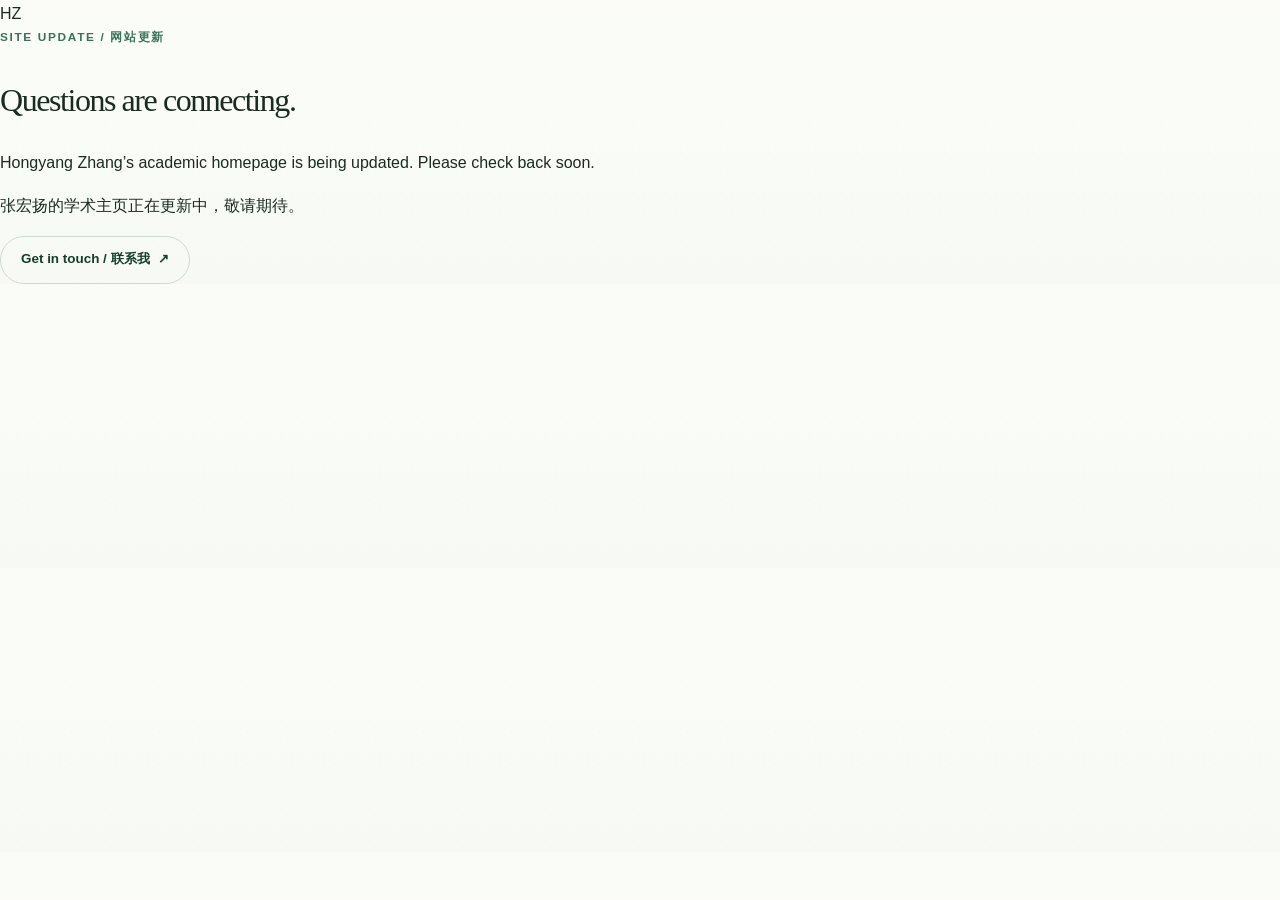
==== maintenance.html @ beb03aa2 "Complete homepage deployment with visibility switch" ====
<!doctype html>
<html lang="en">
  <head>
    <meta charset="UTF-8" />
    <meta name="viewport" content="width=device-width, initial-scale=1.0" />
    <meta name="robots" content="noindex, nofollow" />
    <meta name="theme-color" content="#eef6ef" />
    <title>Hongyang Zhang | Site update</title>
    <link rel="icon" href="assets/favicon.svg" type="image/svg+xml" />
    <link rel="stylesheet" href="styles.css" />
  </head>
  <body class="maintenance-page">
    <main class="maintenance-card">
      <div class="maintenance-mark" aria-hidden="true">HZ</div>
      <p class="section-index">Site update / 网站更新</p>
      <h1>Questions are connecting.</h1>
      <p class="maintenance-en">
        Hongyang Zhang’s academic homepage is being updated. Please check back soon.
      </p>
      <p class="maintenance-zh">张宏扬的学术主页正在更新中，敬请期待。</p>
      <a class="button button-quiet" href="mailto:zhy11262021@163.com">
        Get in touch / 联系我 <span aria-hidden="true">↗</span>
      </a>
    </main>
  </body>
</html>
---- styles.css ----
:root {
  --paper: #fafcf7;
  --paper-soft: #f1f5ed;
  --mint: #dcecdf;
  --mint-strong: #c3dfc9;
  --forest: #143f2d;
  --leaf: #397357;
  --leaf-hover: #285c43;
  --ink: #1b2b23;
  --muted: #627168;
  --line: #ccdbcf;
  --white: #ffffff;
  --shadow: 0 24px 70px rgba(33, 81, 55, 0.11);
  --container: min(1080px, calc(100% - 64px));
  --serif: "Iowan Old Style", "Palatino Linotype", "Book Antiqua", Palatino, Georgia, serif;
  --sans: Inter, ui-sans-serif, -apple-system, BlinkMacSystemFont, "Segoe UI", sans-serif;
}

html[lang="zh-CN"] {
  --serif: "Noto Serif SC", "Songti SC", STSong, SimSun, Georgia, serif;
  --sans: "Noto Sans SC", "Microsoft YaHei", "PingFang SC", sans-serif;
}

* {
  box-sizing: border-box;
}

html {
  scroll-behavior: smooth;
  scroll-padding-top: 88px;
}

body {
  margin: 0;
  overflow-x: clip;
  color: var(--ink);
  background: linear-gradient(180deg, #fbfcf8 0%, var(--paper) 38%, #f7faf4 100%);
  font-family: var(--sans);
  font-size: 16px;
  line-height: 1.7;
  text-rendering: optimizeLegibility;
  -webkit-font-smoothing: antialiased;
}

body::before {
  position: fixed;
  inset: 0;
  z-index: -1;
  background-image: radial-gradient(rgba(20, 63, 45, 0.035) 0.7px, transparent 0.7px);
  background-size: 11px 11px;
  pointer-events: none;
  content: "";
}

a {
  color: inherit;
}

button,
a {
  -webkit-tap-highlight-color: transparent;
}

h1,
h2,
h3,
p {
  margin-top: 0;
}

h1,
h2,
h3 {
  text-wrap: balance;
}

h1,
h2 {
  font-family: var(--serif);
  font-weight: 500;
  letter-spacing: -0.045em;
}

h2 {
  margin-bottom: 0;
  color: var(--forest);
  font-size: clamp(2.45rem, 4vw, 4.3rem);
  line-height: 1.04;
}

h3 {
  color: var(--forest);
  font-family: var(--serif);
  font-size: 1.42rem;
  font-weight: 600;
  line-height: 1.25;
}

::selection {
  color: var(--forest);
  background: var(--mint-strong);
}

.container {
  width: var(--container);
  margin-inline: auto;
}

.section-shell {
  padding: 118px 0;
}

.tinted {
  background: var(--paper-soft);
  border-block: 1px solid rgba(57, 115, 87, 0.12);
}

.sr-only {
  position: absolute;
  width: 1px;
  height: 1px;
  padding: 0;
  margin: -1px;
  overflow: hidden;
  clip: rect(0, 0, 0, 0);
  white-space: nowrap;
  border: 0;
}

.skip-link {
  position: fixed;
  top: 12px;
  left: 12px;
  z-index: 200;
  padding: 10px 16px;
  color: var(--white);
  background: var(--forest);
  border-radius: 100px;
  transform: translateY(-160%);
  transition: transform 180ms ease;
}

.skip-link:focus {
  transform: translateY(0);
}

.site-header {
  position: sticky;
  top: 0;
  z-index: 100;
  background: rgba(251, 253, 249, 0.87);
  border-bottom: 1px solid transparent;
  backdrop-filter: blur(16px);
  transition: border-color 180ms ease, box-shadow 180ms ease;
}

.site-header.is-scrolled {
  border-color: rgba(57, 115, 87, 0.13);
  box-shadow: 0 6px 30px rgba(20, 63, 45, 0.04);
}

.header-inner {
  display: flex;
  width: min(1320px, calc(100% - 64px));
  align-items: center;
  justify-content: space-between;
  min-height: 84px;
}

.wordmark {
  display: inline-flex;
  gap: 12px;
  align-items: center;
  color: var(--forest);
  font-family: var(--sans);
  font-size: 0.82rem;
  font-weight: 760;
  letter-spacing: 0.11em;
  text-transform: uppercase;
  text-decoration: none;
}

.wordmark-mark {
  display: grid;
  width: 36px;
  height: 36px;
  place-items: center;
  color: var(--white);
  background: var(--forest);
  border-radius: 50%;
  font-family: var(--sans);
  font-size: 0.7rem;
  font-weight: 700;
  letter-spacing: 0.06em;
}

.site-nav {
  display: flex;
  gap: clamp(18px, 2vw, 31px);
  align-items: center;
}

.site-nav a {
  color: #3e5147;
  font-size: 0.72rem;
  font-weight: 720;
  letter-spacing: 0.09em;
  text-transform: uppercase;
  text-decoration: none;
  transition: color 160ms ease;
}

.site-nav a:hover,
.site-nav a:focus-visible {
  color: var(--leaf);
}

.site-nav .nav-cv {
  padding: 8px 0 5px;
  color: var(--forest);
  background: transparent;
  border-bottom: 1px solid var(--leaf);
  border-radius: 0;
}

.lang-switch {
  display: inline-flex;
  gap: 7px;
  align-items: center;
  padding: 6px 10px;
  color: #8a978f;
  background: rgba(220, 236, 223, 0.58);
  border: 1px solid rgba(57, 115, 87, 0.1);
  border-radius: 100px;
}

.lang-switch button {
  padding: 0;
  color: #718077;
  background: transparent;
  border: 0;
  font-family: var(--sans);
  font-size: 0.68rem;
  font-weight: 750;
  cursor: pointer;
}

.lang-switch button:hover,
.lang-switch button:focus-visible,
.lang-switch button.is-active {
  color: var(--forest);
}

.nav-toggle {
  display: none;
}

.hero {
  position: relative;
  min-height: 0;
  padding: clamp(38px, 5vh, 56px) 0 84px;
  overflow: hidden;
}

.hero::after {
  position: absolute;
  top: -180px;
  right: -140px;
  z-index: -1;
  width: 530px;
  height: 530px;
  background: radial-gradient(circle, rgba(195, 223, 201, 0.65), rgba(220, 236, 223, 0));
  border-radius: 50%;
  content: "";
}

.hero-grid {
  display: grid;
  grid-template-columns: minmax(0, 1fr);
  grid-template-areas:
    "portrait"
    "copy";
  gap: 25px;
  align-items: center;
  justify-items: center;
}

.hero-copy,
.hero-portrait {
  min-width: 0;
}

.hero-copy {
  grid-area: copy;
  width: 100%;
  max-width: 860px;
  text-align: center;
}

.eyebrow,
.section-index,
.micro-label,
.project-kicker {
  color: var(--leaf);
  font-size: 0.74rem;
  font-weight: 750;
  letter-spacing: 0.14em;
  text-transform: uppercase;
}

.eyebrow {
  margin-bottom: 13px;
}

.hero h1 {
  margin-bottom: 10px;
  color: var(--forest);
  font-size: clamp(3.35rem, 5vw, 4.7rem);
  line-height: 1;
}

html[lang="zh-CN"] .hero h1 {
  max-width: none;
  font-size: clamp(3.45rem, 5vw, 4.8rem);
  letter-spacing: -0.06em;
  line-height: 1.05;
}

.hero-statement {
  max-width: 650px;
  margin: 0 auto 15px;
  color: var(--leaf);
  font-family: var(--serif);
  font-size: clamp(1.48rem, 2.2vw, 2rem);
  line-height: 1.2;
}

.hero-lede {
  max-width: 730px;
  margin: 0 auto 25px;
  color: #43564b;
  font-family: var(--serif);
  font-size: clamp(1rem, 1.45vw, 1.18rem);
  line-height: 1.62;
}

.hero-education {
  display: grid;
  grid-template-columns: repeat(2, minmax(0, 1fr));
  max-width: 790px;
  padding: 17px 0;
  margin: 0 auto 22px;
  border-block: 1px solid var(--line);
}

.hero-education-item {
  display: flex;
  min-width: 0;
  flex-direction: column;
  align-items: center;
  text-align: center;
}

.hero-education-item + .hero-education-item {
  padding-left: 24px;
  margin-left: 24px;
  border-left: 1px solid var(--line);
}

.education-years {
  margin-bottom: 4px;
  color: var(--leaf);
  font-family: var(--serif);
  font-size: 0.82rem;
}

.education-degree {
  color: var(--forest);
  font-size: 1.08rem;
  font-weight: 720;
  line-height: 1.35;
}

.education-school {
  margin-top: 3px;
  color: var(--muted);
  font-size: 0.84rem;
  line-height: 1.45;
}

.hero-actions {
  display: flex;
  flex-wrap: wrap;
  gap: 12px;
  justify-content: center;
}

.button {
  display: inline-flex;
  align-items: center;
  min-height: 48px;
  padding: 11px 20px;
  border: 1px solid transparent;
  border-radius: 100px;
  font-size: 0.84rem;
  font-weight: 700;
  text-decoration: none;
  transition: transform 160ms ease, background 160ms ease, border-color 160ms ease;
}

.button:hover {
  transform: translateY(-2px);
}

.button-primary {
  color: var(--white);
  background: var(--leaf);
}

.button-primary:hover {
  background: var(--leaf-hover);
}

.button-quiet {
  gap: 8px;
  color: var(--forest);
  border-color: var(--line);
}

.button-quiet:hover {
  background: var(--paper-soft);
  border-color: var(--mint-strong);
}

.hero-portrait {
  position: relative;
  grid-area: portrait;
  width: 100%;
  max-width: 148px;
  margin: 0;
  justify-self: center;
}

.hero-portrait::before {
  position: absolute;
  top: -13px;
  right: -14px;
  z-index: -1;
  width: 86%;
  height: 78%;
  border: 1px solid rgba(57, 115, 87, 0.22);
  border-radius: 22px;
  content: "";
}

.portrait-frame {
  position: relative;
  padding: 6px;
  overflow: hidden;
  background: rgba(255, 255, 255, 0.8);
  border: 1px solid rgba(57, 115, 87, 0.14);
  border-radius: 22px;
  box-shadow: 0 18px 52px rgba(33, 81, 55, 0.12);
}

.portrait-frame::after {
  position: absolute;
  inset: 6px;
  background: linear-gradient(180deg, rgba(220, 236, 223, 0.04), rgba(20, 63, 45, 0.1));
  border-radius: 16px;
  content: "";
  pointer-events: none;
}

.profile-photo {
  display: block;
  width: 100%;
  height: auto;
  aspect-ratio: 226 / 340;
  object-fit: contain;
  border-radius: 16px;
}

.portrait-initials {
  position: relative;
  z-index: 2;
  color: var(--forest);
  font-family: var(--serif);
  font-size: 6.7rem;
  letter-spacing: -0.09em;
}

.portrait-ring {
  position: absolute;
  border: 1px solid rgba(20, 63, 45, 0.16);
  border-radius: 50%;
}

.ring-one {
  width: 240px;
  height: 240px;
}

.ring-two {
  width: 320px;
  height: 320px;
}

.hero-card-copy {
  padding: 28px 32px 31px;
}

.micro-label {
  margin-bottom: 15px;
}

.focus-list {
  display: flex;
  flex-wrap: wrap;
  gap: 8px;
  padding: 0;
  margin: 0;
  list-style: none;
}

.focus-list li {
  padding: 5px 10px;
  color: #475a4f;
  background: var(--paper-soft);
  border: 1px solid #dfe9e0;
  border-radius: 100px;
  font-size: 0.75rem;
}

.hero-commons {
  margin-top: 58px;
  padding: 24px;
  background: rgba(255, 255, 255, 0.58);
  border: 1px solid rgba(57, 115, 87, 0.15);
  border-radius: 24px;
  box-shadow: 0 18px 60px rgba(33, 81, 55, 0.055);
}

.hero-commons-topline {
  display: flex;
  justify-content: space-between;
  gap: 24px;
  align-items: center;
  margin-bottom: 12px;
}

.hero-commons-topline p {
  margin: 0;
}

.hero-commons-topline > p:last-child {
  color: var(--muted);
  font-size: 0.7rem;
}

.hero-lenses {
  display: grid;
  grid-template-columns: repeat(4, minmax(0, 1fr));
  overflow: hidden;
  border: 1px solid var(--line);
  border-radius: 14px;
}

.hero-lens {
  position: relative;
  display: flex;
  min-width: 0;
  min-height: 68px;
  gap: 10px;
  align-items: center;
  padding: 13px 17px;
  color: var(--muted);
  background: transparent;
  border: 0;
  border-left: 1px solid var(--line);
  text-align: left;
  cursor: pointer;
  transition: color 160ms ease, background 160ms ease;
}

.hero-lens:first-child {
  border-left: 0;
}

.hero-lens:hover,
.hero-lens:focus-visible {
  color: var(--forest);
  background: rgba(220, 236, 223, 0.32);
}

.hero-lens.is-active {
  color: var(--forest);
  background: rgba(220, 236, 223, 0.58);
}

.hero-lens.is-active::after {
  position: absolute;
  right: 0;
  bottom: -1px;
  left: 0;
  height: 2px;
  background: var(--leaf);
  content: "";
}

.hero-lens > span {
  color: var(--leaf);
  font-family: var(--serif);
  font-size: 0.72rem;
}

.hero-lens strong {
  font-family: var(--serif);
  font-size: 0.93rem;
  font-weight: 600;
  line-height: 1.15;
}

.hero-commons-content {
  display: grid;
  grid-template-columns: minmax(0, 1.18fr) minmax(310px, 0.82fr);
  gap: clamp(38px, 6vw, 84px);
  align-items: start;
  padding: 25px 5px 2px;
}

.hero-question .commons-panel-label {
  margin-bottom: 8px;
}

.hero-question h2 {
  max-width: 710px;
  margin: 0;
  color: var(--forest);
  font-size: clamp(1.7rem, 2.45vw, 2.35rem);
  line-height: 1.13;
}

.hero-question-detail > p {
  margin-bottom: 12px;
  color: var(--muted);
  font-size: 0.8rem;
  line-height: 1.6;
}

.hero-question-detail .commons-tags {
  margin: 0 0 14px;
}

.hero-question-detail .commons-actions {
  gap: 8px;
}

.hero-question-detail .button {
  min-height: 40px;
  padding: 8px 14px;
  font-size: 0.72rem;
}

.news-strip {
  padding: 74px 0 78px;
  background: rgba(241, 245, 237, 0.72);
  border-block: 1px solid rgba(57, 115, 87, 0.12);
}

.news-inner {
  max-width: 980px;
}

.news-heading {
  display: flex;
  gap: 40px;
  align-items: end;
  justify-content: space-between;
  margin-bottom: 34px;
}

.news-heading .section-index {
  margin-bottom: 10px;
}

.news-heading h2 {
  font-size: clamp(2.2rem, 3.4vw, 3.5rem);
}

.news-heading > a {
  display: inline-flex;
  gap: 8px;
  align-items: center;
  padding-bottom: 4px;
  color: var(--forest);
  border-bottom: 1px solid var(--leaf);
  font-size: 0.71rem;
  font-weight: 720;
  letter-spacing: 0.08em;
  text-decoration: none;
  text-transform: uppercase;
}

.news-list {
  border-top: 1px solid var(--line);
}

.news-item {
  display: grid;
  grid-template-columns: 108px minmax(0, 1fr);
  gap: 30px;
  align-items: baseline;
  padding: 19px 0;
  border-bottom: 1px solid var(--line);
}

.news-item time {
  color: var(--leaf);
  font-family: var(--serif);
  font-size: 0.87rem;
}

.news-item p {
  margin: 0;
  color: #405249;
  font-family: var(--serif);
  font-size: 1.05rem;
  line-height: 1.55;
}

.two-column {
  display: grid;
  grid-template-columns: minmax(250px, 0.78fr) minmax(0, 1.22fr);
  gap: clamp(60px, 9vw, 138px);
  max-width: 980px;
}

.section-index {
  margin-bottom: 26px;
}

.prose {
  max-width: 720px;
  color: var(--muted);
  font-size: 1.04rem;
}

.lead-paragraph {
  color: var(--ink);
  font-family: var(--serif);
  font-size: clamp(1.35rem, 2.3vw, 1.9rem);
  line-height: 1.52;
}

.inline-meta {
  display: flex;
  flex-wrap: wrap;
  gap: 9px;
  margin-top: 32px;
}

.inline-meta span {
  padding: 7px 13px;
  color: var(--forest);
  background: var(--mint);
  border-radius: 100px;
  font-size: 0.76rem;
  font-weight: 650;
}

.heading-row {
  display: flex;
  justify-content: space-between;
  gap: 32px;
  align-items: end;
  margin-bottom: 62px;
}

.heading-note,
.section-aside {
  color: var(--muted);
  font-size: 0.82rem;
}

.heading-note {
  margin-bottom: 8px;
}

.commons {
  position: relative;
  overflow: hidden;
  background: linear-gradient(145deg, #e5f1e7 0%, #f4f9f3 62%, #edf5ee 100%);
  border-block: 1px solid rgba(57, 115, 87, 0.12);
}

.commons::before {
  position: absolute;
  top: -260px;
  left: -180px;
  width: 560px;
  height: 560px;
  background: radial-gradient(circle, rgba(136, 187, 150, 0.2), transparent 67%);
  border-radius: 50%;
  content: "";
  pointer-events: none;
}

.commons-grid {
  display: grid;
  grid-template-columns: minmax(0, 1.08fr) minmax(360px, 0.92fr);
  gap: clamp(42px, 6vw, 82px);
  align-items: stretch;
}

.commons-map {
  position: relative;
  min-height: 520px;
  overflow: hidden;
  background: rgba(255, 255, 255, 0.47);
  border: 1px solid rgba(57, 115, 87, 0.14);
  border-radius: 34px;
  box-shadow: inset 0 1px 0 rgba(255, 255, 255, 0.8);
}

.commons-map::after {
  position: absolute;
  inset: 16px;
  border: 1px solid rgba(57, 115, 87, 0.08);
  border-radius: 24px;
  content: "";
  pointer-events: none;
}

.commons-lines {
  position: absolute;
  inset: 0;
  width: 100%;
  height: 100%;
}

.commons-lines path,
.commons-lines circle {
  fill: none;
  stroke: rgba(57, 115, 87, 0.25);
  stroke-width: 1.15;
  vector-effect: non-scaliv�޴����k�w��Z��)"u��]p�vD55�2��-��?eV�zԳkM�p�pc��HqY:[_T]�,���D�	��oJ��T����Չ�u�و����~=��m9o���s�x�%����E,�����6N!"W@�Ř)�J5|�5�Gj(�����̠L0(ˀ�؜0�*1��Cr�U�fZF�!�<��fR�nE�o$��]�Ab���nB�9��j�'�c����vV��P��v�e�+�BV����ij}l䚷7�E%.���P���yYb䤸�:Y_]*�Kg���{�+�����Z�X�-/GI���Yjr��_�WW��Y�����^�[\_]�Y��	�Pr$���Fx�t~�52� HK;�OrIf�-����c��)V��r>3#ʲ�������������52J�Fuiu���Ƃ��̡E�?/�����j]/�E'�7��Y�e��=�y����Q��V�G7G&VЦV�F�&��3�&���S�R�#��CヒЦV�F�&���&�����6��FV�G2�""���VF�&��3"�&V�BC�"�&W6�W&6W2Cr"�G�R�vR��V�F�&��"�&�����f��FW"�f�FTFV6�FR��V�wF�#Ss���7G&VЧ��U���Cq�ҲkH:}W�
08=~�.:~h����]N��7B�;Νe�:����rD���2rt��nl>�$�����_�x�9z��CM=��<~�Bc����F3���9�6��	���ċ�[�[�B��)�9sr71��~\��� ���P���2���L�����2#�T���Zn��9�0���G�2��ԔI��ǚM�vj��_��[�Ʊ�����>;?�q��G	�mss�:}�m��l�>���U���+���3�Wt��ii���X��AZ�1�1[#�����?�Պ�D�3U	^uމ�*2̜�Z^ jt�B����)3�;�ȥ�D�z�%x�GNx\��~�t�34�1����,�O��B���TO6��DE��D�a>�����tv�9M��Z����[�>�-M��
�mF�n�rQK��R��ѕ )�3n���*������7�3̮�@��%	�[]ЏvN_rY��� �1���m�5V�5kd9�O����������z�)09��Y�$6]��$f�)�ٟ���~V���r�X�(Y���Z!4�}=N�Bo���5��������.S=b��`�G��a�H��)�fF�R��efi"ӓk%*�
�k <�J�!��c���R�g�9��g���fS��:ӫ,(��Uΰ���h䀩ǐT�Z6�@�����^r"zSancnf�w��
�F��G��םޢ��vv��w�]ÿ(̲����!��Gs`����ڠg]�k3j�$�M��T{i�5�p�}W
yZ�Ȁg� �B�gP�e�7� ��Sώx�	�}*�{/��1�� �60�t}��`:ߜ����,�+�}�΍a�zxoʡ� ��Qs�վ�����Ű{�Q1����qu/1��3pz��R�$��-B���b����n�zi�Cd�\B÷�9�Q�+v4� � ��q����:�y�O�c� ����4!0('^�Sxsm��
���"�HM t�hm�5P�$��],>i���=��đ� �j�7��ᒵ�������D���!����$��9	N�=r[ɖ��}��9ǻ����1�z$���4 l�`�{+I�2����A'D�NE��_�
���9�u`����L��n܂.�7�����V:�;�&�ƖQ��h� �u��kj!pj}gK�fT���R�����B56biS7X�$^�z+9�sЬ��BhQ�^��X�Fg�4a��G,<�V�S�)^��"1^ S�A�c�Yxi57�� �oI�7��ȰLe�P���2đP���Ñ�������X�r ׽�2�f�ޡ�+�΄!��C������4!c &��m� qD�b��_��D(C��"�aw��Ϩ����
ug��8�7�'	8�w�q��9��QD���fZ�W沣�����cP͗U:ZYl�<)C2�����M���{�%�1j��^��2��y�e�D�ڝ�'���$R���]��%�4J�a��?{�قEK<�7}m����`�B�,����[�y��
��ŵ*�t-��0��Bv`|�|�L��L}�k���AW)��%LW�HEŊeH5ؕi㓯vو�xY $�e�R��@�x�Z#��e�̈́X��!>�8 �G��Cg��t�Ҏ�k���|1���{��y;�_#��REW`������[5��C�'�?>��|�?��i���D�&��"B�L3�R��@�s�d�lK�����LL����0��&0���!DKvR�Ƶ� !�ҁ�)�1F
�]���_c�l��?��:���ܣjkڷ�dm.��ː�A�]�ZQT͙vM��ȣ�o����tPr5B����P�|[,�}��Sԉ+]���#���g�����3�;<nG
q�Bg�$�hm(�D}/P��xm1���?�*�J��������+9���{��I��0�ןb�	�w�x����Nm
˷I��[�K�u�xpm�r��ܯzJ'8��[�'�L��I�b��l��?�����}A:�k�����(�q��J�=ֿ�h�6���
�4���!�?eM��S�b��y���}	o�����"���g��]�E�y.l�i��x�x����nV%Os��ܫT���,T�#���i0P`�
�l/� z^��(�<����$���Ϝ�o�B�;�I�[�zn��:/
�K�	8j�ʂ
�[�p���	=��3wCh�SD A��c틸Y��6�?`�^=�:)s��;����˸5�~�
�TO�u�_#s�h�B�s����"��A�ޒ�2ޕi��ʊ>M��ē�l������C��#���9�=b�zD?�| ��}��WN�K��,׽����Ge[T��{�{��>�ߕJ�9��Kc�ڌ(#F�1M!�X�a ��_T�fZF9n�'�3����oC�4L�Hx{^;�ْj	�pE�;����ۡ�[g��kTMp{�����t���A|���,��6���'�%��'��u�Ǽ.%���q�!Hk��I�9gs����\;��V�G7G&VЦV�F�&��2�&�����f��FW"�f�FTFV6�FR��V�wF�3#B��7G&VЧ���%ָ3@n��R�o
7�B&r���gf�;6`�/��~r�ք���#��{��v���]:����Gd���q7R�{��۴��k��J���^z����m;Il���[�ùY���������Gw{���4����KXO�Z���bai���<��v�*ۨ�R�ۊ{��Աڕ�i/"�bo��eԓ)[�S�4�I����T���Ziѿ�1�����q��[&��#)i�)`�HYj���J�*QD��)�-�u��Wi vU���� .D\���V���Ч9�l7�����1Y���5�m9.���?��yvJ��V�G7G&VЦV�F�&��B�&�����f��FW"�f�FTFV6�FR��V�wF�"��7G&VЧ�ʿ��s�{p��V�G7G&VЦV�F�&��R�&�����f��FW"�f�FTFV6�FR��V�wF�s32��V�wF��S���7G&VЧ��װ��DYo�����>���I��룷~r pA$�rHF� H�@N G (*:
�7 ����y�T#�����L@����WcH>:#�9�����}�����z�z��[׮�Z���2 
<���W�Xn�_rTT��޷�Zq%��A�W�^|�YR���$�H
'�_�aVt���$�A�s:����巌2�i�����~�B��\���o}ꏹ�������ˏx4{�5e�׆:w�	Py3�nSXڵ���i`��wGkwk��qz
@̷�[|�����+�;� �����:�(�&����Q��p�e�K�(a��.y�	D�)R�E�x�{-C�t�[�v� �EC��e���D��E�e>�0��s��Flw&�;���e����@�ă�  �W��vB�\7 �&*Ȥl ��&�dp�X�ԮֈU�D�����"����1��Q��c��d[U���j�l�''WcC��S����l�/�����<B�.On�n���O8'��}�]��L�����f���S�+жZ�Q�l� �!D�2���(~���w	a"�C7���L��]f�uL1ɀy�d�$�UҢ�_`����~GMH7��'W=�C�s���+�tJ����oh0��*]M���W�(�2�"dV@���~����c��!&�m�� w_���|~ׁ����B �"H��'#;�=���x�6|�>@�I��D�W�_�/$A����,wT/�be�`J���W�/�Y�$��3E�,'E!���G�_�Bך�"��6ň%&��Ȧ��+~���X���R0�i+R�W�(��2���Km7� �����Fxp�I"/�9�N���������7īD�D �}�3�� o�;�LH�,�CS��{�>B+�9��)��w�H��^dEdq��H�+=pE��&p��6*�;��6���Pm���3��#[�mI k(�I�$V�#�j���>@?#�1Z�"j�+I��n�0~���8
�[�I�O�@<#�!�T��o<]�(;�ʀZJ��Ƌ������
�;����-�"�S��mTX�L�!/%c���-��?������S'��1v�:�p-t��Wj�K�z>D��՘� >��7��I1|�!#����Y�9JK��N"���~�m:v������+e@�8Pi��n������tR�h�<H^"op�'�w��$������eȢ��B��8Wm�:�ȟ�ii��_*�D��-�#���JT�O-V��C��\� �1���bD��z����?����~��KG\%�A�����Zy �8��D��P��=n�u��w��ɿZ� �qZ���_��]�!�ȥ[)@��H���Wt0�!�/ƥ��i���/K	��!�:���2���3����^�(.���7�P� ��&��a���
y�H������i'U��MR ����v�կ��*+�AoM=[��V�$��)�A鄅�U��@�u'�@�:����z����M��~� ��F<F%ɓ���`ACA����>V
M��7f�0����qSu�Q�����j� �8s	�B�z�g�V����4��5h�qKsǄ��ؿ�,�X��6�rdkvۉfl.��U��h��4j=|-?C�:��A���QQg��IJ�˪#�!��ǮY<0���C�K^(���2w��iww��z�MN3Z��Q�����p"�m��V��Z�k���m0h�"� �FOғ�7ۄ=Z��wb� jO~ �Q=�.���q����T�pA��;�-}o�����-|$��2�AI��Ï"KI!}����z6X �7��/O��}�$������-���e�>i&�RuB�h\�u�Uc�W,�N*,( ���������KMIH�w���I}6u�2�i5"N�7E�ժUH�"Y�ٍ�}1�&%�l��`�B*��6������O�E��r�a��RI%�fS��'T ��QY |�/�X����L���o�������RXt�5�����]n�b����z��Kf�;*��5Hu��n��;j�B=Ec�X�%��(Y���5R@���X���6��������i�C`y�!	�c`C��O&,����;{�k����n�1#CPA5�"�ܶ�4&1Ѽ1�G�+h�~�x����'l���{]��k>-jվO�V6���mV��jd�����}��Œ�6�H뭣�8yM�͊�/6��C4�0�%�9�e�_X`cH�6��f�S��=>
�kr�ߌ.Z��5W)�[b� ���S���#m��D1ĝ�U�~��m��k6K8D�K���"�|����uL$�����o�A�V��HSYPպR����qZ�$�� pHk�����9J�#|bz:�oR7����vSuZ$�j����;��`S�Q�5A��=�mdܔ?_����d=H_o�[ �����P^�+HQ�ڔ��ƣh�H�f��q�l����4k�l����RT���{�Ue�37�����R���^4��-��ce}`��z��^�L�i��b�n%|�ۦU
Tj�AB$����6;�?�h=����֡as3�S��ê����J� ��m�T�v�X깸���n���hj��=�����؀yJ��P�1a����`����y5�Zju)�ar|���r��Ҏ^|�[_׋J�Ʌeyx6t���IP��( �or�X2Ne\� D�R"��'V�H�` w���nΗ͞�#�+v[:^"���6�'�t�Q�Ҵ[���r�aG I�@����O<^w���t��̉*�)f�i�ĪT+%�ԕ<ح��ו� �@#�%��AFx㽉�[8|�t�=!���Ɖ�ɓ�I2)6�,L -�UG�KI��� ύ=6�������E
۟�R�r�X���u"
1�P��pa���'���N��EhL��"!~�k�ɑ����2�)�Rj\Ң�B��h�*<@m�B�����+��&��FuB����J��N*$�4�TSA�M�cU��b���y�K-����9����k��-�_쀵��˘��u��Ht�ˬF)<��;��W��p��\yK�Qjz݆�c����ZC�T3L���O���� �^V������M8�[�O�x3b�+�����\d �W9v����%�����u�9	�U	ǭ�g����G����?�C9����É�3��)��)�����iQ�W�׾J>G}��+~E�sa]-ޙ�I!���)��I�I>JO��H����rI�n�220f#��I�a��gx#y]_�57�i����onaS:*�$Gy����%�h��Ҳ�i�ю��Vu��bH��Y���	�wy��F=�ӱ��d�a9	=���l*
pL?e� H=A�'�-;���}��e��g+*�A!Y-%�Cr��%����r	�1-F��RV��s֚"s�Ew���/H�N}(�B�'�ZXt�XoIޞ�I���?M5	-��a;�9�rv'+$����A�%k2ȁm=w�'̧��ɡ�5��}m�	�NgD�7n>K͋{฿\	uߨ1=w�®��e�ňc���=;b�(5���dYְ��h�^� ��Y��t~�����ʖ������d��P�׊�ံ4�{��a!*�� �Ք>I}!�i)q�����y��m~�Ad�s(l~_N�_MDZ��ߩ-0�}92���ys3�7�ߧ�U�^�%7J��[���E{��S
��*P�o��-c����=U�������l���RA�Ktdו��IK�Wn��9(,jBI=��jS��@	�I2S�ZjM�V�Vj��C�7(�r��+���M�xȞ&����p��$#�7���4
9@x<��O�nj���!-(]�h�_�E'�Q2qazPW�D�F�Ax5���/��s0��dۓo#y%���;t]�zr;�?_�e�6����r���<���tT��p���H^c�W�ϵJ�
d�Yh��o\�Z��c��u���ݦw�ϖ��:�q?��y�s��I��
LX��aa��})�+~n�ү��rk���GXg��*no�%?���l��fT�LD�!Bf�"p�-:^L��o�I�`}�'f{i	ՙ�	���¥ju�h_Mg(8�O���7ܷ����1��*���-����-Wr����(��zJ�:3j�|�7�n�$e���&0�]R5e�g��q�2�o��a�u�bʀ��mhE?
 EM�%B��nH���
�=R_�0U܊�5`�!�`�)�4u��sڟqR�:b���_�3��Ʊ�d!���%���d�&�����_�2�|��˚��d�f�/=��G{"_t����عW=gz����|1ѵ��uj���Y�Ũ3>�|�2y�9��4�u�6��&o��d�7{� Y��]j�̡l�1�ATI}x���9.L�;��i��;_�3O]�#��!�/��q'Aa]�6���ɛ��LI�ޭ������f��?�f���.�j&7���6����=�OɫV�XKT��E�4�0�%oL��'���1o��
�ͨXʃl�� �24����{t�6��}>�svǋ~y0w��:0q�Ί0q�����&�l����>�Sy����������|���w�}��m�n�( ��M�Mhy6��a}o���_ˮ7zm�����w�Ǥw%g!��%�5�e���W���s���qp�5��F<#?N1�_�Z59o�WO�­}BR�)n�=(�x#fO<�ZGI�WE����H�9\�]]W�������z�khk�x�=��,��/]�z>���7+qÔ�#�����]�j�'2��߾OV�y�2[�O����T�6��>�,�}�}$�ﮆ�aa��j5KK���"�?�^�fy�������-�/��t. �ڋgE��{�u+�Iԛ���/�n��k�l(ߡ�waV���ύ<ǰ����w��4�\�y����@�\d�9�	rY��2g��	;T��ze)u"U �t�J�m.�8CX$5{5�9�hDjn�`w`_`\ �NN
��FSX�2�v�adKtjq��;��<������;���l�vz��j7��z�����fRaC&(�V��y#���Z7�dYT�7{c1S5�|TZl(+��Ϡ��.�ܶo����S�ۮ_��r�������k�����wg;�놅�oQ����UvuU�Č�<�8�M��e�}��e��x����HGHw!�e�
��$��*�!{���8���yS�q����_Y�E>UA��ˡ���R�5��k����x���_������đ����%�m�Q��M��J��#����x�2aAqt�	q�=�vffJ��D��Tgi�!8�h�gE<t�'�)�`�"�bl��Ȕ�V�s鏂ߋ���ˢ���=,�Q�T�N��X��d�q��Xxp��Q�)-:U�5Шys�\��$ �碷���LB�>y�q;�h�W�
�s�JǦ�q��|Ga�_y�|�'�u�wM{.������4ﭽr꼆�����Yo18o��RS:�|����0QZ���:���(B�^�.��}�΀�j��SR_RM��H��i/���mA-Ŕ�j@x�k��F�����:R9"��3|P�۪���V��Z��*96�F�A�(��}���{;�j})�e�.Ҏ�(�RVD��/��}_I�)����j�R�VaV�kZ���!�~4��7x�+/pb�X)pP��NlT��I�M�FG��w�>$I#�ٹ��?���bT�Y{�+燬�P���NA��.�Fkt�Jy�=v�^r�wyk�>���p���ʫ��h�����= �����,YZ�
�D�URb���%+�=��[ݓ[,w�ݏOw��ɇZ�:��t����=��qǤ���P�4����8�z�����3��5�Zf}�\>r�=��Wp��[G�����?�������Fj�FAZ�i�S����q���[��5Y�m%k��k����Z�
�7�,|:Ҭuވ�4A��?�N# �*K����׉�SfP����'���U*�I�݋?h�b���<?U����I��G�=���mł�0rD�,Wb����c���䷰���0��N��l�V����fCg��Q`F��!P4��.Cn��Qk������j�`l�h8W����2FȘ �f�'�ϽA�ã����TXe��o�3׹��w����r�x�k�,b4x�-T���ڙ���Э~�;��p���$)a�y&�����`�k�����b\{`����q�{� �|�"��^pU1�}�Ò�������'��L@�dD��%��[e�.YuN�)rb{�@mUr��.hT�N`V(xJ�,�7��䴳i��i`�����pbC!�~L������a٭у�6d�-YAŵG��J��k"���d/��zX�ե�:�:��@x��?a�����b��:O/�Z��46Pㆹ��KV31��L]����u+��|?�Q}��祐g�ܽ�{F{H�X����x�����֪&#a	
AdY]��H�l���h�)���ѓ�R���$$	�>��x�>L�S��cM���\��ܔy!\�?N� ��;dl�K�g��LY��׆���[s��ؔ�ujw6��RW�R�Œ�Y1ђ�q��8�u�B�t��/��Č���Z��.�[������R�f�����>���B���h=�w����x��T���z�Bd�}������iS�P`�~�C�T($n�|B擭yςR��|��%*l�������h�¸WJ���W�ƤږE���p����,�H�/�H����?&5����ن�{q���0p攘�����3(��Z��G�KLCA�Ɏ6�Դ����3S���o�S��ϫ��eҨ��w�,ƳxQo*<º�k�SC|3��]�K{'b�W>Ň8�N-{o��^<�ֈ4������*a.1"7[��SyZ`��z
-~M}-�kw��m�ǋ��T�1�����R�
d�:�"�9*�����)$�$�Y*$�<�O�����Z��B�Y���[�+�C�JJSE	�Z�K+K�J�CEE���%!��N~ji}r��d���'{�M�{��O��h@@U��^�k�ؠ�US������O�˽>����u�w'xu�eF�T��k%O�t4HQ"���XK��3���$����s�����4��;y��e��c�I|�"<G2}�R��aE�(;���G;����p�d��%���X>]��"����i����Sc[�zk�md2��Oe#cid-�-&#<�6�H���u�`o�E��5��.�Q���=��]�!������y�=�HŪ�ڥ�D���	���9Y9(�XH����IQhz�;�Z�P`@Qhv��I,�/~Pjg�蟾hI����rElp ��q=���d݌��A��Q�>	��M�aH��P����� ���cH�����/�l���ǉ�3��cG&�J�C=i�_xAn".�gi�춥<��Ҫ��fb)2;����EaV��=[�b�<L�+���g�@7�w��uP�F�{������f%&�ʰ����mv��^e��VI_o8��������G�_���Y��Vj�L)�z��>�Y-�g�ٳ�O;�?��� +!̌��[�<Am!^Nd� p�ɭ���^.����xY�g��Y��h���AvJS��OK����	�_	���H�*u22�8̐�@��`&��*@��N[)C�ۊf��j4٥��bX&y�wg��� ��}�PZIYح8��D�Z3�]nΔ��y�;�`�&T6�6=�+�}�f�-��������s��F8�Yy[���B����$�^�+�����m�P��C�-�:����+(~k5�vL���'n�ܟΪa/N�ԑ���}+�:�׈Q�̀���K�u�⏴j�?�O����_~��*���U� ���/��qez�0�8�򺨯�k��?"%��~��ܛ�/��ݐ�ɬ�_�y����'�xI�����m�.���n��:� )"������(������ױL��qR��~������h���${�{�qt�����tC�=W��h G���"8�R!� ��[�}�p`�����y�R_AN��>!��W�����A�u_���=W���1�A�}=�A�Y�/w�����5���0.H�~;��dphR���2��nLW����w�-��VKf!�d�@t� �ƴϓxⱕ�^��T��w3�^9���7��s�l1��6�|GA�63���o	��7��s�d8f�|��;!W3����Y�>��%_3��m�E�����M��|z�>���eh볌����~����w��w3���*�x�Si�)rt`-D���a�l���,�`�:�sdzuF*��a��c�+`%wӾ`�a-�t ��V-�αb~��m��Xc���w¹���g�}�6���Q�x��3�b0om lՍ�Q� '��F��s�vw�6Z<Li�p��|	RY�m���~�@^�����CCn�����s[�u��U��1-:�/G-�o���	�w����!#g8�w���r��M���޺�j�ߋO1gY��m&���u�ȭ��w�����̝��k(ԍ|M����%�;����ji5�`Tv�c�fk���X��<l��q�U�]�'��o���Q�gQ1����7;��`�|����6�u�kl�I͛F�J¼�^c����ޫ�_{A&���#�X��iVw���l�S�`v�k�O/g��Q����p�o0��uy��8�;M��{ܳ��Q�o)dͧW�j�?��nO��g�"���z֩VwzΞ����wgGwgCkgZ̙R���PVҵ_l������{[nEgj����n{J���&׶?t���:�jƾ���N-��Ö7e�7tt�x��Ƽ}0���|o1l��J`;��v�G�����swo���,�־E�Ż�j�{TU퍽����{NGWL�Ս2�wz��8��~L�ō���-{OokkwmwZ�Usv�kF!s�H��[�&8�͝�۪�w]{Hu�߉����h\���k\���Z���x֘����okR݋Kt6枾��p��X`�܍[�cuydpn��;�挹E�s{i��<'�Y�����W'v���钖<���䫐A�ӄ����k��a�ZV?ٯh�k:-��0�ō���ev��}m̧�k[gu�b0����g%|zT�N��z?�p��7[�`���&���W M4ɇ�}���2���7U���g���� Ki��W+��f���x����k�L��1�Q\����H� �dX��qx`c�+8IH,��~�������8�"zns	�L'(I�!@����������s�8��Q �Q,�T"�A�;ÏHt���s �K�}�c�Ͽ������C��5��{
��F��	��E�N{kw�m�(1ɕLi�9C�4�c�KҍU�F���QzS�y
���~���}?{}��R�=�Q͝��b��F�S���7�]���K�k��J$����~�)���w�y���h�w�>>Q���0�h�������HQ���'�l�p�Y����7��\�p�7���.ٍr	�5�'E�ᬵY��C,�p�?��ϑYՅ��QLv?B�J�Z�"S��ϳ	�)NP�v��	�J�*q)�%�K�hD/�N35Y��Ur�P�4!��1�)^�Z��.ː��8nb�9Ueh��0�3��ُ�&F;��B��|�g" _�-���u���%�;W������x@d�كm0?Щ:('��p�5�̳�/@�ns
��a=-%���W0Qӷ:
��xQ67�#�bs���]�"j��1�J���"d�ZNLTM].�a9�� ��vZJ3-'.����2�����#��c��|��XޘU9	(P��8����Yj���iو�N��ɟ�ß݉q�\�5��4*��w�[����D�+��XIW@v�0~��1�g�iLs�f'��0$>�9�G�/><4|`r҇������ߎ�s����nx$x'G�n)�X�C�w�E�Y�n-4�%���*��Q%�n_G���xr��s/ٖ_�yn���g�	��i���/�F_��_�!K _Q�[�/��?����FpoQTe$yh��^@೏G>�d��Z��s�W�ē��W�cr�'����Vk|T�|[%$g�������&%���r/`��:,n�����I�̥^Z�%N����*�֤�ڄ��V�U"ڪ��Il��	л�Yb�PdX�D��PV��2�f���&�Bg�A���Op�84C�����l*a���L���J��DQxD�#V�ζ�������r[X2L��{�����D+.���wWZ����nʀ>��'����/J��c��>m��cSI<A��f߂�uۈu�֨��}$�"ueq�I5�ew���eB�N�j����;ޢ��o�g��nz1��'���q�}wyZ����q���5�Y�~W��Y�vY�x��o
��8�?�J{�>?�ʕ~A�<�f�����0�"�$�Tof����d��޵m�9��O�I �/�mm@t����|�xj�Z��_�^�ǥj
��eb��ݱ��ީ�Y�Q֊ʡ���W��x��y}W�\ᥖu��������\�>�v>�v<Ќ�7�{uL;K��[��N� ����J�C�W�:��边 �@� ^� ���eiU9<�	[�Om�����S�r$KĤ+# ��V�_�ޘ�3��==7���S��}���Y���3�<��k�(����b�f�;I�v�zz�`4����S'
�5��dǬo��7?�w�a �������8�M�hvW`4́���)M��0�V�G7G&VЦV�F�&��b�&�����G�R��&Vb��V�wF�3R�f��FW"�f�FTFV6�FR�FV6�FU&�2���6��V��2B�&VF�7F�""���r�"��6��Rr��B���F3sc6fS&#C&3C#�cccS3���S�SCSvcvFC3V3&cFFVSV&S33����7G&VЧ��6  "lja�b`hgB�2A��f
X@� ;��V�G7G&VЦV�F�&�� �7F'G�&V`�#`�RTT�`�
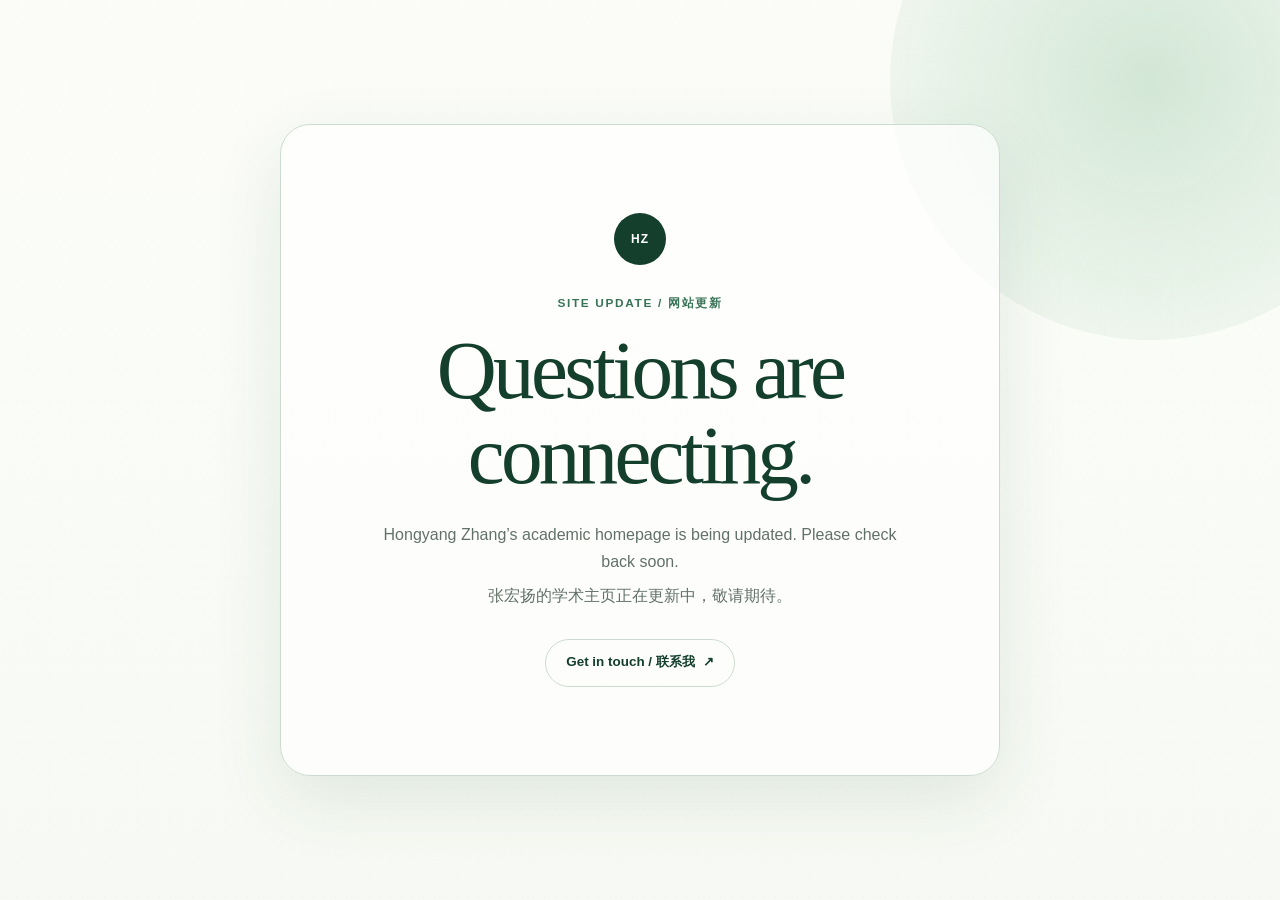
==== commit 2175f1a3: "Update contact email, portrait framing, and bilingual search metadata" ====
--- a/maintenance.html
+++ b/maintenance.html
@@ -18,7 +18,7 @@
         Hongyang Zhang’s academic homepage is being updated. Please check back soon.
       </p>
       <p class="maintenance-zh">张宏扬的学术主页正在更新中，敬请期待。</p>
-      <a class="button button-quiet" href="mailto:zhy11262021@163.com">
+      <a class="button button-quiet" href="mailto:hz500@cantab.ac.uk">
         Get in touch / 联系我 <span aria-hidden="true">↗</span>
       </a>
     </main>
--- a/styles.css
+++ b/styles.css
@@ -276,13 +276,11 @@
 
 .hero-grid {
   display: grid;
-  grid-template-columns: minmax(0, 1fr);
-  grid-template-areas:
-    "portrait"
-    "copy";
-  gap: 25px;
+  grid-template-columns: minmax(230px, 0.72fr) minmax(0, 1.28fr);
+  grid-template-areas: "portrait copy";
+  gap: clamp(52px, 7vw, 98px);
   align-items: center;
-  justify-items: center;
+  max-width: 1080px;
 }
 
 .hero-copy,
@@ -293,8 +291,8 @@
 .hero-copy {
   grid-area: copy;
   width: 100%;
-  max-width: 860px;
-  text-align: center;
+  max-width: 680px;
+  text-align: left;
 }
 
 .eyebrow,
@@ -312,23 +310,39 @@
   margin-bottom: 13px;
 }
 
+.hero-name-row {
+  display: flex;
+  flex-wrap: wrap;
+  gap: 10px 20px;
+  align-items: baseline;
+  margin-bottom: 28px;
+}
+
 .hero h1 {
-  margin-bottom: 10px;
-  color: var(--forest);
-  font-size: clamp(3.35rem, 5vw, 4.7rem);
+  margin: 0;
+  color: var(--forest);
+  font-size: clamp(2.45rem, 3.6vw, 3.35rem);
   line-height: 1;
 }
 
 html[lang="zh-CN"] .hero h1 {
   max-width: none;
-  font-size: clamp(3.45rem, 5vw, 4.8rem);
+  font-size: clamp(2.65rem, 3.8vw, 3.45rem);
   letter-spacing: -0.06em;
   line-height: 1.05;
 }
 
+.hero-native-name {
+  color: var(--leaf);
+  font-family: var(--serif);
+  font-size: clamp(1.15rem, 1.7vw, 1.55rem);
+  font-weight: 650;
+  letter-spacing: 0.01em;
+}
+
 .hero-statement {
-  max-width: 650px;
-  margin: 0 auto 15px;
+  max-width: 620px;
+  margin: 0 0 15px;
   color: var(--leaf);
   font-family: var(--serif);
   font-size: clamp(1.48rem, 2.2vw, 2rem);
@@ -336,63 +350,173 @@
 }
 
 .hero-lede {
-  max-width: 730px;
-  margin: 0 auto 25px;
+  max-width: 660px;
+  margin: 0 0 25px;
   color: #43564b;
   font-family: var(--serif);
   font-size: clamp(1rem, 1.45vw, 1.18rem);
   line-height: 1.62;
 }
 
+.hero-profile-panel {
+  position: relative;
+  padding: 26px 28px 24px;
+  overflow: hidden;
+  background:
+    linear-gradient(135deg, rgba(255, 255, 255, 0.9), rgba(241, 247, 240, 0.72)),
+    var(--paper);
+  border: 1px solid rgba(57, 115, 87, 0.18);
+  border-radius: 18px;
+  box-shadow: 0 22px 58px rgba(33, 81, 55, 0.09);
+}
+
+.hero-profile-panel::before {
+  position: absolute;
+  top: 0;
+  left: 28px;
+  width: 78px;
+  height: 3px;
+  background: var(--leaf);
+  border-radius: 0 0 6px 6px;
+  content: "";
+}
+
+.hero-panel-label {
+  display: inline-flex;
+  gap: 0;
+  align-items: center;
+  margin-bottom: 15px;
+  color: var(--leaf);
+  font-size: 0.72rem;
+  font-weight: 760;
+  letter-spacing: 0.14em;
+  text-transform: uppercase;
+}
+
 .hero-education {
+  display: flex;
+  flex-direction: column;
+  padding: 0;
+  margin: 0 0 18px;
+}
+
+.hero-education-item {
   display: grid;
-  grid-template-columns: repeat(2, minmax(0, 1fr));
-  max-width: 790px;
-  padding: 17px 0;
-  margin: 0 auto 22px;
-  border-block: 1px solid var(--line);
-}
-
-.hero-education-item {
-  display: flex;
+  grid-template-columns: minmax(0, 1fr) auto;
+  grid-template-areas:
+    "degree years"
+    "school school";
+  gap: 7px 20px;
   min-width: 0;
-  flex-direction: column;
-  align-items: center;
+  align-items: start;
+  padding: 17px 0 18px;
+  text-align: left;
+}
+
+.hero-education-item + .hero-education-item {
+  padding-top: 16px;
+  margin-top: 0;
+  border-top: 1px solid var(--line);
+}
+
+.education-years {
+  grid-area: years;
+  align-self: start;
+  justify-self: end;
+  padding: 4px 7px;
+  margin: 0;
+  color: var(--leaf);
+  background: rgba(220, 236, 223, 0.3);
+  border: 1px solid rgba(57, 115, 87, 0.1);
+  border-radius: 100px;
+  font-size: 0.64rem;
+  font-weight: 650;
+  letter-spacing: 0.025em;
   text-align: center;
-}
-
-.hero-education-item + .hero-education-item {
-  padding-left: 24px;
-  margin-left: 24px;
-  border-left: 1px solid var(--line);
-}
-
-.education-years {
-  margin-bottom: 4px;
-  color: var(--leaf);
-  font-family: var(--serif);
-  font-size: 0.82rem;
+  white-space: nowrap;
 }
 
 .education-degree {
-  color: var(--forest);
-  font-size: 1.08rem;
-  font-weight: 720;
-  line-height: 1.35;
-}
-
-.education-school {
-  margin-top: 3px;
-  color: var(--muted);
-  font-size: 0.84rem;
-  line-height: 1.45;
-}
-
-.hero-actions {
+  grid-area: degree;
   display: flex;
   flex-wrap: wrap;
-  gap: 12px;
-  justify-content: center;
+  gap: 7px 10px;
+  align-items: baseline;
+  color: var(--forest);
+  font-size: 1.24rem;
+  font-weight: 730;
+  line-height: 1.25;
+}
+
+.education-distinction {
+  padding: 3px 7px;
+  color: var(--leaf);
+  background: rgba(220, 236, 223, 0.42);
+  border-radius: 100px;
+  font-size: 0.66rem;
+  font-weight: 720;
+  letter-spacing: 0.035em;
+  line-height: 1.25;
+  white-space: nowrap;
+}
+
+.education-school {
+  grid-area: school;
+  margin-top: 0;
+  color: #52655a;
+  font-family: var(--serif);
+  font-size: 0.98rem;
+  font-weight: 520;
+  line-height: 1.4;
+}
+
+.hero-contact-line {
+  margin: 0;
+  color: var(--muted);
+  font-size: 0.88rem;
+}
+
+.hero-contact-line a {
+  color: var(--forest);
+  text-decoration-color: rgba(57, 115, 87, 0.32);
+  text-underline-offset: 3px;
+}
+
+.hero-profile-links {
+  display: flex;
+  flex-wrap: wrap;
+  gap: 8px 15px;
+}
+
+.hero-profile-footer {
+  display: flex;
+  flex-wrap: wrap;
+  gap: 13px 24px;
+  align-items: center;
+  justify-content: space-between;
+  padding-top: 18px;
+  border-top: 1px solid var(--line);
+}
+
+.hero-profile-links a {
+  color: var(--leaf);
+  font-size: 0.8rem;
+  font-weight: 720;
+  text-decoration: none;
+}
+
+.hero-profile-links a::before {
+  content: "[";
+}
+
+.hero-profile-links a::after {
+  content: "]";
+}
+
+.hero-profile-links a:hover {
+  color: var(--forest);
+  text-decoration: underline;
+  text-underline-offset: 3px;
 }
 
 .button {
@@ -436,38 +560,38 @@
   position: relative;
   grid-area: portrait;
   width: 100%;
-  max-width: 148px;
+  max-width: 230px;
   margin: 0;
-  justify-self: center;
+  justify-self: start;
 }
 
 .hero-portrait::before {
   position: absolute;
-  top: -13px;
-  right: -14px;
+  top: -18px;
+  right: -20px;
   z-index: -1;
   width: 86%;
   height: 78%;
   border: 1px solid rgba(57, 115, 87, 0.22);
-  border-radius: 22px;
+  border-radius: 12px;
   content: "";
 }
 
 .portrait-frame {
   position: relative;
-  padding: 6px;
+  padding: 0;
   overflow: hidden;
-  background: rgba(255, 255, 255, 0.8);
-  border: 1px solid rgba(57, 115, 87, 0.14);
-  border-radius: 22px;
-  box-shadow: 0 18px 52px rgba(33, 81, 55, 0.12);
+  background: transparent;
+  border: 0;
+  border-radius: 8px;
+  box-shadow: 0 16px 46px rgba(33, 81, 55, 0.11);
 }
 
 .portrait-frame::after {
   position: absolute;
-  inset: 6px;
+  inset: 0;
   background: linear-gradient(180deg, rgba(220, 236, 223, 0.04), rgba(20, 63, 45, 0.1));
-  border-radius: 16px;
+  border-radius: 8px;
   content: "";
   pointer-events: none;
 }
@@ -478,7 +602,7 @@
   height: auto;
   aspect-ratio: 226 / 340;
   object-fit: contain;
-  border-radius: 16px;
+  border-radius: 8px;
 }
 
 .portrait-initials {
@@ -533,12 +657,16 @@
 }
 
 .hero-commons {
+  --interest-position: 0%;
   margin-top: 58px;
-  padding: 24px;
-  background: rgba(255, 255, 255, 0.58);
+  padding: clamp(24px, 3.2vw, 38px);
+  overflow: hidden;
+  background:
+    radial-gradient(circle at 87% 13%, rgba(220, 236, 223, 0.48), transparent 24%),
+    rgba(255, 255, 255, 0.68);
   border: 1px solid rgba(57, 115, 87, 0.15);
-  border-radius: 24px;
-  box-shadow: 0 18px 60px rgba(33, 81, 55, 0.055);
+  border-radius: 28px;
+  box-shadow: 0 22px 70px rgba(33, 81, 55, 0.065);
 }
 
 .hero-commons-topline {
@@ -546,7 +674,7 @@
   justify-content: space-between;
   gap: 24px;
   align-items: center;
-  margin-bottom: 12px;
+  margin-bottom: 28px;
 }
 
 .hero-commons-topline p {
@@ -558,79 +686,255 @@
   font-size: 0.7rem;
 }
 
-.hero-lenses {
+.interest-wheel {
+  position: relative;
+  padding: 8px 18px 4px;
+}
+
+.interest-rail-wrap {
+  position: relative;
+  height: 66px;
+}
+
+.interest-rail {
+  position: absolute;
+  top: 26px;
+  right: 0;
+  left: 0;
+  height: 2px;
+  background: #d9e6dc;
+}
+
+.interest-rail-fill {
+  position: absolute;
+  top: 0;
+  left: 0;
+  width: var(--interest-position);
+  height: 100%;
+  background: var(--leaf);
+  transition: width 360ms cubic-bezier(0.22, 1, 0.36, 1);
+}
+
+.interest-station {
+  position: absolute;
+  top: 50%;
+  width: 10px;
+  height: 10px;
+  background: var(--paper);
+  border: 2px solid #b8cfbe;
+  border-radius: 50%;
+  transform: translate(-50%, -50%);
+  transition: background 180ms ease, border-color 180ms ease, transform 180ms ease;
+}
+
+.interest-station-1 {
+  left: 0;
+}
+
+.interest-station-2 {
+  left: 33.333%;
+}
+
+.interest-station-3 {
+  left: 66.666%;
+}
+
+.interest-station-4 {
+  left: 100%;
+}
+
+[data-active-theme="criminology"] .interest-station-1,
+[data-active-theme="law"] .interest-station-1,
+[data-active-theme="law"] .interest-station-2,
+[data-active-theme="decision"] .interest-station-1,
+[data-active-theme="decision"] .interest-station-2,
+[data-active-theme="decision"] .interest-station-3,
+[data-active-theme="hai"] .interest-station {
+  background: var(--leaf);
+  border-color: var(--leaf);
+}
+
+[data-active-theme="criminology"] .interest-station-1,
+[data-active-theme="law"] .interest-station-2,
+[data-active-theme="decision"] .interest-station-3,
+[data-active-theme="hai"] .interest-station-4 {
+  transform: translate(-50%, -50%) scale(1.35);
+}
+
+.interest-sheep {
+  position: absolute;
+  bottom: -12px;
+  left: var(--interest-position);
+  z-index: 3;
+  display: grid;
+  width: 58px;
+  height: 47px;
+  place-items: center;
+  filter: drop-shadow(0 8px 8px rgba(33, 81, 55, 0.13));
+  transform: translateX(-50%);
+  transition: left 360ms cubic-bezier(0.22, 1, 0.36, 1);
+  pointer-events: none;
+}
+
+.interest-sheep svg {
+  width: 100%;
+  height: 100%;
+  overflow: visible;
+}
+
+.sheep-wool {
+  fill: #fbfdf9;
+  stroke: var(--leaf);
+  stroke-width: 1.6;
+}
+
+.sheep-face,
+.sheep-ear {
+  fill: var(--forest);
+}
+
+.sheep-leg {
+  fill: none;
+  stroke: var(--forest);
+  stroke-linecap: round;
+  stroke-width: 3.2;
+}
+
+.sheep-eye {
+  fill: #fbfdf9;
+}
+
+.interest-range {
+  position: absolute;
+  inset: 0;
+  z-index: 4;
+  width: 100%;
+  height: 58px;
+  margin: 0;
+  opacity: 0;
+  cursor: grab;
+}
+
+.interest-range:active {
+  cursor: grabbing;
+}
+
+.interest-range:focus-visible + * {
+  outline: none;
+}
+
+.interest-rail-wrap:focus-within .interest-sheep {
+  filter:
+    drop-shadow(0 8px 8px rgba(33, 81, 55, 0.13))
+    drop-shadow(0 0 5px rgba(57, 115, 87, 0.48));
+}
+
+.interest-stops {
   display: grid;
   grid-template-columns: repeat(4, minmax(0, 1fr));
-  overflow: hidden;
-  border: 1px solid var(--line);
-  border-radius: 14px;
-}
-
-.hero-lens {
+  gap: 18px;
+}
+
+.interest-stop {
   position: relative;
   display: flex;
   min-width: 0;
-  min-height: 68px;
-  gap: 10px;
-  align-items: center;
-  padding: 13px 17px;
+  gap: 5px;
+  align-items: flex-start;
+  padding: 4px 0 11px;
+  flex-direction: column;
   color: var(--muted);
   background: transparent;
   border: 0;
-  border-left: 1px solid var(--line);
   text-align: left;
   cursor: pointer;
-  transition: color 160ms ease, background 160ms ease;
-}
-
-.hero-lens:first-child {
-  border-left: 0;
-}
-
-.hero-lens:hover,
-.hero-lens:focus-visible {
-  color: var(--forest);
-  background: rgba(220, 236, 223, 0.32);
-}
-
-.hero-lens.is-active {
-  color: var(--forest);
-  background: rgba(220, 236, 223, 0.58);
-}
-
-.hero-lens.is-active::after {
+  transition: color 180ms ease, transform 180ms ease;
+}
+
+.interest-stop:nth-child(2),
+.interest-stop:nth-child(3) {
+  align-items: center;
+  text-align: center;
+}
+
+.interest-stop:last-child {
+  align-items: flex-end;
+  text-align: right;
+}
+
+.interest-stop:hover,
+.interest-stop:focus-visible {
+  color: var(--forest);
+  transform: translateY(-2px);
+}
+
+.interest-stop.is-active {
+  color: var(--forest);
+}
+
+.interest-stop.is-active::after {
   position: absolute;
-  right: 0;
-  bottom: -1px;
-  left: 0;
-  height: 2px;
+  bottom: 0;
+  width: 26px;
+  height: 1px;
   background: var(--leaf);
   content: "";
 }
 
-.hero-lens > span {
+.interest-stop > span {
   color: var(--leaf);
+  font-size: 0.62rem;
+  font-weight: 760;
+  letter-spacing: 0.08em;
+}
+
+.interest-stop strong {
   font-family: var(--serif);
-  font-size: 0.72rem;
-}
-
-.hero-lens strong {
-  font-family: var(--serif);
-  font-size: 0.93rem;
+  font-size: clamp(0.76rem, 1.12vw, 0.94rem);
   font-weight: 600;
-  line-height: 1.15;
+  line-height: 1.2;
 }
 
 .hero-commons-content {
   display: grid;
-  grid-template-columns: minmax(0, 1.18fr) minmax(310px, 0.82fr);
-  gap: clamp(38px, 6vw, 84px);
-  align-items: start;
-  padding: 25px 5px 2px;
+  grid-template-columns: minmax(0, 1.22fr) minmax(300px, 0.78fr);
+  gap: clamp(34px, 5.5vw, 76px);
+  align-items: center;
+  padding: clamp(27px, 3vw, 40px) 18px 4px;
+  margin-top: 20px;
+  border-top: 1px solid rgba(57, 115, 87, 0.12);
+}
+
+.interest-story.is-changing .hero-question,
+.interest-story.is-changing .hero-question-detail {
+  animation: interest-story-in 420ms cubic-bezier(0.22, 1, 0.36, 1) both;
+}
+
+.interest-story.is-changing .hero-question-detail {
+  animation-delay: 45ms;
+}
+
+.interest-story-heading {
+  display: flex;
+  gap: 20px;
+  align-items: center;
+  justify-content: space-between;
 }
 
 .hero-question .commons-panel-label {
-  margin-bottom: 8px;
+  margin: 0 0 9px;
+}
+
+.interest-count {
+  flex: 0 0 auto;
+  align-self: flex-start;
+  padding: 4px 8px;
+  color: var(--leaf);
+  background: rgba(220, 236, 223, 0.46);
+  border-radius: 100px;
+  font-size: 0.61rem;
+  font-weight: 750;
+  letter-spacing: 0.08em;
 }
 
 .hero-question h2 {
@@ -642,24 +946,25 @@
 }
 
 .hero-question-detail > p {
-  margin-bottom: 12px;
+  margin: 0 0 15px;
   color: var(--muted);
-  font-size: 0.8rem;
-  line-height: 1.6;
+  font-size: 0.83rem;
+  line-height: 1.7;
 }
 
 .hero-question-detail .commons-tags {
-  margin: 0 0 14px;
-}
-
-.hero-question-detail .commons-actions {
-  gap: 8px;
-}
-
-.hero-question-detail .button {
-  min-height: 40px;
-  padding: 8px 14px;
-  font-size: 0.72rem;
+  margin: 0;
+}
+
+@keyframes interest-story-in {
+  from {
+    opacity: 0;
+    transform: translateY(7px);
+  }
+  to {
+    opacity: 1;
+    transform: translateY(0);
+  }
 }
 
 .news-strip {
@@ -704,6 +1009,19 @@
 
 .news-list {
   border-top: 1px solid var(--line);
+}
+
+.news-list-empty {
+  border-bottom: 1px solid var(--line);
+}
+
+.news-empty {
+  padding: 21px 0;
+  margin: 0;
+  color: var(--muted);
+  font-family: var(--serif);
+  font-size: 0.98rem;
+  font-style: italic;
 }
 
 .news-item {
@@ -844,375 +1162,1154 @@
   fill: none;
   stroke: rgba(57, 115, 87, 0.25);
   stroke-width: 1.15;
-  vector-effect: non-scaliv�޴��-��k�w��Z��)"u��]p�-vD55�2��-��?eV�zԳkM�p�pc��HqY:[_T]�,���D�	��oJ��T����Չ�u�و����~=��m9o���s�x�%����E,�-����6N!"W@�Ř)�J5|�5�Gj(�����̠L0(ˀ�؜0�*1-��Cr�U�fZF�!�<��fR�nE�o$��]�Ab���nB�9��j-�'�c����vV��P��v�e�+�BV����ij}l䚷7�E%.���P���yYb䤸�:Y_]*�K-g��-�{�+�����Z�X�-/GI���Yjr�-�_�WW��Y�����^�[\_]�Y��	�Pr$���Fx�t-~�52� HK;-�OrIf�-����c��)V��r>3#ʲ�������������52J�Fuiu���Ƃ��̡E�?/��-���j]/�E'�7��Y�e��=�y����Q��V�G7G&VЦV�F�&��3�&���S�R�#��CヒЦV�F�&���&�����6��FV�G2�""���VF�&��3"�&V�BC�"�&W6�W&6W2Cr"�G�R�vR��V�F�&��"�&�����f��FW"�f�FTFV6�FR��V�wF�#Ss���7G&VЧ��U���Cq-�ҲkH:}W�
-08=~-�.:~h�--���]N��7B�;Νe�:����rD���2rt��nl>�$�����_�x�9z��CM=��<~�Bc����F3���9�6��	���ċ�[�[�B��)�9sr-71��~\��� ���P���2���L�����2#�T���Zn�-�-9�0���G�2��ԔI��ǚM�vj��_��[�Ʊ�����>;?�q��G	�mss�:}�m��l�>���U���+���3�Wt��ii���X��AZ�1�1[#�����?�Պ�D�3U	^uމ�*2-̜�Z^ jt�B����)3�;�ȥ�D�z�%-x�GNx-\��~�t�34�1����,�O��B���TO6-��DE��D�a>��-���tv�9M��Z����[�>�-M��
-�mF�n�rQK��R��ѕ )�3n���*������7�-3̮�@��%	�[]ЏvN_rY��� �1���m�5V�5kd9�O����������z�)09��Y�$6]��$f�)�ٟ���~V���r�-X�(Y�-��Z!4�}=N�B-o���5��������.S=b��`�G��a�H��)�fF�R��efi"ӓk%-*�
-�k <�J�!��c���R�g�9��g���fS��:ӫ,(��Uΰ���h䀩ǐT�Z6�@�����^r"zSancnf�w��
-�F��G��םޢ��vv��w�]ÿ(̲����!��Gs`����ڠg]�k3j�$�M��T{i�5�p�}W
-yZ�Ȁg� �B�gP�e�7� ��Sώx�	�}*�{-/��1�� �60-�t}��`:ߜ����,�+�}�΍a�-zxoʡ� ��Qs�վ�����Ű{�Q1����qu/1��3pz��R�$��-B-���b����n�zi�Cd�\B÷�9�Q�+v4� � ��q����:�y�O�-c� ����4!0('^�Sxsm��
-���"�HM t�hm�5P�-$��],>i���=��đ� �j�7��ᒵ�������D���!����$��9	N�=r[ɖ-��}��9ǻ����1�z$���4 l�`-�{+I�2����A'D�NE��_�
-���9�u`����L��n܂-.�7�����V:�;�&�ƖQ��h� �-u��kj!pj}gK�fT-�-��R�����B56biS7X�$^�z+9�sЬ��BhQ�^��X-�Fg�4a��-G,<�V�S�)^��"1^ S-�A�c�Yxi57�� -�oI�7�-�ȰLe�P���2đP��-�Ñ�������X�r ׽�2�f�ޡ�+�΄!��C������4!c &��m� qD�b��_��D(C��"�aw��Ϩ����
-ug-��8�-7�'	8-�w�q-��9��QD���fZ�W沣�����cP͗U:ZYl�<)C2���-��-M���{�%�1j��^��2��y�e�D�ڝ�'���-$R���]��%�4J-�a��?{�قEK<-�7}m����`�B�,����[�y��
-��ŵ*�t-��0��Bv`|�|�L��L}�k���AW)��%LW�HEŊeH5ؕi㓯vو�xY $�e-�R��@�x�Z#��e�̈́X��!>�8 �G��Cg��t�Ҏ�k���|1���{��y-;�_#��REW-`������[5��C�'�?->��|�?��i���D�&��"B�L3�R��@�s�d�lK�����LL����0��&0���!DKvR�Ƶ� !�ҁ�)�1F
-�]���_c�-l��?��:���ܣjkڷ�dm.��ː�A�]�ZQT͙vM��ȣ�o����tPr5B����P-�|[,�}��Sԉ+]���#���g�����-3�;<nG
-q�Bg�$�hm(�D}/P��xm1���?�*�J��������+9���{��I�-�0�ןb�	�w�x����Nm
-˷I��[�K�u�xpm�r��ܯzJ'8-��[�'�L��I�b��l��?�����}A:�k�����(�q-�-�J�=ֿ�h�6���
-�4���!�?eM-��S�b��y���}	o�����"���g��]�E�y.l�i��x�x����nV%Os��ܫT���,T�#���i0P`�
-�l/� z^��(�<����$�-��Ϝ�o�B�;�I�[�zn��:/
-�K�	8j�ʂ
-�[�p���	=��3wC-h�SD A��c틸Y��6�?`�^=�:)s��;����˸5�~�
-�TO�u�_#s�h�B�s����"��A�ޒ�2-ޕi��ʊ>M��ē�-l������C��#���9�=b�z-D?�| ��}��WN�K��,׽����Ge[T��{�{�-�>�ߕJ�9��Kc�ڌ(#F�1M!�X�a ��_T�fZF9n�'�3����oC�4L�Hx{^;�ْj	�pE�;����ۡ�[g��kTMp{�����t���A|���,��6���'�%��'��u�-Ǽ.%���q-�!Hk��I�9g-s����\;��V�G7G&VЦV�F�&��2�&�����f��FW"�f�FTFV6�FR��V�wF�3#B��7G&VЧ���%ָ3@n��R�o
-7�B&r���gf�;6`�/��~r�ք���#��{��v���]:��-��Gd���q7R�{��۴��k��J-���^z����m;Il���[�ùY���������Gw{���4����KXO�Z���bai���<��v�*ۨ�R�ۊ{��Աڕ�i/"�bo��eԓ)[�S�4�I����T���Ziѿ�1�����q��[&��#)i�)`�HYj���J�*QD��)�-�u��Wi vU-���� .D\��-�V���Ч9�l7�����1Y���5�m-9.���?��yvJ��V�G7G&VЦV�F�&��B�&�����f��FW"�f�FTFV6�FR��V�wF�"��7G&VЧ�ʿ��s�{p��V�G7G&VЦV�F�&��R�&�����f��FW"�f�FTFV6�FR��V�wF�s32��V�wF��S���7G&VЧ��װ��DYo�����>���I��룷~r pA$�rHF� H�@N G (*:
-�7 ����y�T#�����L@��-��WcH>:#�9�����}�����z�z��[׮�Z���2 
-<���W�Xn�_rTT��޷�Zq%��A�-W�^|�YR���$�H
-'�_�aVt���$�A�s:����巌2�i�����~�B��\���o}ꏹ������-�-ˏx4{�5e�׆:w�	Py3�nSXڵ���i`��wGkwk��qz
-@̷�-[|�����+�;� �����:�(�&����Q��p�e�K�(a-��.y�	D�)R-�E�x�{-C�t-�[�v� �EC��e���D��E�e>�0��s��Flw&�;���e����@�ă�  �W��vB�\7 �&*Ȥl ��&�dp�X�ԮֈU�D�����"����1��Q��c��d[U���j�l�''WcC��S����l�/�����<B�.On�n���O8'��}�-]��L�����f���S�+жZ�Q�l� �!D�2���(~���w	a"�C7���L--�-�]f�uL1ɀy�-d�$�UҢ�_`����~GMH7��'W=�C�s���+�-tJ����oh0��*]M���W�(�2�"dV@���~����c��!&�m�� w_���|~ׁ����B �"H��'#;�=���x�6|�>@�I��D�W�_�/$A����,wT/�be�`J���W�/�Y�$��3E�,'E!��-�G�_�Bך�"��6ň%&�-�-Ȧ��+~�-��X���R0�i+R�W�(��2���Km7� �����Fxp�I"/�9�N���������7īD�D �}�3�� o�;�LH�,�CS��{�>B+�9��)�-�w�H��^dEdq��H�+=pE��&p��6*�;��6���Pm���3��#[�mI k(�I�$V�#�j���->@?#�1Z�"j�+I��n�0~���8-
-�[�I�O�@<#�!�T��o<]�(;�-ʀZ-J��Ƌ������
-�;����-�"�S��mTX�L�!/%-c���-��?������S'��1v�:�p-t��Wj�K�z>D��՘-� >��7��I1|�!#���-�Y�9JK��N"���~�m:v�����-�+e@�8Pi��n������tR�h�<H^"op�-'�-w��$������eȢ�-�B��8Wm�:�ȟ�ii��_*�D��--�#���JT-�O-V-��C��\� �1���bD��z����?����~��KG\%�A����-�Zy �8��D��P��=n�u��w��ɿZ� �qZ���_��]�!�ȥ[)@��H���Wt0-�!�/ƥ��i���/K	��!�:���2���3����^�(.���7�P� ��&��a���
-y�H������i'U�-�MR ����v�կ��*+�AoM=[��V�$��)�A鄅�U��@�u'�@�:����z����M��~� ��F<F%ɓ���`ACA����>V
-M��7f�0����qSu�Q�����j� �8s	�B�z�g�V�-���4��5h�qKsǄ��ؿ�,�X��6�rdkvۉfl.��U��h��4j=|-?C�:��A���QQg��IJ�˪#�!��ǮY<0���C�K^(���2w��iww��z�MN3Z��Q�����p"�m��V��Z�k���m0h�"� �F-Oғ�7ۄ=Z��wb� jO~ �Q=�.���q����T�pA��;�-}o�����-|$��2�AI��Ï"KI!}����z6X �7��/O��}�$������-���e�>i&�RuB�h\�u�Uc�W,�N*,( ���������KMIH-�w���I}6u�2�i5"N�7E�ժUH�"Y�ٍ�}1�&%�l��`�B*��6����-�-�O�-E��r�a��RI%�fS��'T ��QY |�/�X����L���o�������RXt�5�����]n�b����z��Kf�;*��5Hu��n��;j�B=Ec�X�%��(Y���5-R@���X���6��������i�C`y�!	�c`C��O&-,����;{-�k����n�1#CPA5�"�ܶ�4&1Ѽ1�G�+h�~�x����'l���{-]��k>-jվO-�V6���mV��jd�����}��Œ�6�H뭣-�8yM�͊�/6��C4�0�%�9�e�_X`cH�6��f�S��=->
-�kr�ߌ.Z��5W)�[b� ���S���#m��D1ĝ�U�~��m��k6K8D�K���"�|����uL$�����o�A�V��HSYPպR����qZ�$-�� pHk�����9J�#|bz:�oR7����vSuZ$�-j����;��-`S�Q�5A��=�mdܔ?_���-�d=H_o�[ �����P^�+H-Q�ڔ��ƣh�H�f��q�l����4k�l����RT���{�Ue�37�����R���^4��-��ce}`��z��-^�L�i��b�n%|�ۦU
-Tj�AB$����6;�?�h=����֡as3�S��ê����J� ��m�T�v�X깸���n���hj��=-�����؀y-J��P�1a����`����y5�Zj-u)�ar|���r��Ҏ^|�[_׋J�Ʌeyx6t���IP��( �or�X2Ne\� D�R"��'V�H�` w���nΗ͞�#�+v[:^"���6�'�-t�Q�Ҵ[���r�aG I-�@����O<^w���t��̉*�)f�i�ĪT+%�ԕ<ح��ו� �@#�%��AFx㽉�[8|�t�=!��-�Ɖ�ɓ�I2)6�,L -�UG�KI��� ύ=6�������--E
-۟�R�r�X���u-"
--1�P��pa���'���N��EhL��"!~�k�ɑ����2�)�Rj\Ң�B��h�*<@m�B�����+��&��FuB����J�-�N*$�4�TSA�M�cU��b���y�K-����9����k��-�_쀵��˘��u��Ht�ˬF)<��;��W��p��\yK�Qjz݆�c����ZC�T3L���O���� �^V������M8�[�O�x3b�+�����\d �W9v����%�����u�9	�U	ǭ�g����G����?�C9����É�3��)��)�����iQ�W�׾J>G}��+~E�sa]-ޙ�I!���)��I�I>JO��H����rI�n�220f#��I�a��gx#y]_-�57�i����onaS:*�$Gy��-��%�h��Ҳ�i�ю��Vu��bH��Y�-��	�wy��F=�ӱ��d�a9	=���l*
-pL?e� H=A�'�-;���}��e��g+*�A!Y-%�Cr��%����r	�1-F��RV��s֚"s�Ew���/H�N}(�B�'�ZXt�XoIޞ�I���?M5	-��a;�9�rv'+$����A�%k2ȁm=w�'̧��ɡ�5��-}m�	�NgD�7n>K͋{฿\	uߨ1=w�®-��e�ňc���=;b�(5���dYְ��h�^� ��Y��t~�����ʖ������d��P�׊�ံ4�{��a!*�� �Ք>I}!�i)-q��-�-��y��m~�Ad�s(l~_N�-_MDZ��ߩ-0�}92���ys3�7�ߧ�U�^�%7J��[���E{��S
-��*P�o��-c����=U�������l���RA�Ktdו��IK�Wn��9(,jBI=��jS��@	�I2S�ZjM�V�Vj��C�7(�r��+���M�xȞ&����-p��$#�7���4
-9@x<��O�-n-j���!-(]--�h�_�E'�Q2qazPW�D�F�Ax5���/��s0��dۓo#y%���;t]�zr;�?_�e�6����r���<���tT��p���H^c�W�ϵJ�
-d�Yh��o\�Z��c��u���ݦw�ϖ��:�q?��y�s��I��
-LX��aa��})�+~n�ү-��rk��-�GXg��*no�%?���l��fT�L-D�!Bf�"p�-:^L��o�I�`}�'f{i	ՙ�	-���¥ju�h_Mg(8�O���7ܷ����1��*���-����-Wr����(��zJ�:3j�|-�7�n�$e���&0�]R5e�g��q�2�o��a�u�bʀ��mhE?
- EM�%B��nH���
-�=R_�0U܊�5`�!�`�)�4u��sڟqR�:b�-��_�3��Ʊ�d!���%���d�&��-���_�2�|��˚��d�f�/=��G{"_t����عW=gz����|1ѵ��uj���Y�Ũ3>�|�2y�9��4�u�6��&o��d�7{� Y��]j�̡l�1�ATI-}x���9.L�;��i��;_�3O]�-#��!�/��q'Aa]�6���ɛ��LI�ޭ������f��?�f���.�-j&7���6����=�OɫV�XKT��E�4�0�%oL��'���1o��
-�ͨXʃl�� �24����-{t�6��}>�svǋ~y0w��:0q�Ί0q�����&�l����>�Sy����������|���w�}��m�n�( ��M�Mhy6��a}o���_ˮ7zm�����w�Ǥw%g!�-�%�5�e���-W���s���qp�5��-F<#-?-N1�_�Z59o-�WO�­}BR�)n�=(�x#fO<�ZGI�WE����H�9\�]]W�������z�khk�x�=��-,�-�/]--�z>���7+qÔ�#�����-]�j�'2��߾OV�y�2[�O����T�-6��>�,�}�}$�ﮆ�aa��j5KK���"�?�^�fy��-�����-�/��t. �ڋgE��{�u+�Iԛ���/�-n��k�l(ߡ�waV���ύ<ǰ����w��4�\�y����@�\d�9�	rY��2g��	;T��ze)u"U �t�J�m.�8CX$5{5�9�hDjn�`w`_`\ �NN
-��FSX�2�v�adKtjq��;��<������;���l�vz��j7��z�����fRaC&(�V��y#���-Z7�dYT�7{c1S5�|TZl(+��Ϡ��.�ܶo����S�ۮ_��r�������k�����-wg;�놅�oQ��-��UvuU�Č�<�8�M��e�}��e��x����HGHw!�e�
-��$��*�!{���8��-�yS�q����_Y-�E>UA��ˡ���R�5��k����x���_������đ����%�m-�Q��M��J��#����x�2aAqt�	q�=�vffJ-��D��Tgi�!8�h�gE<t�'�)�`�"�bl��Ȕ�V�s鏂-ߋ�-��ˢ���=,�Q�T�N��X��d�q��Xxp��Q�)-:U�5Шys�\��$ �碷���LB�>y�q;�h�W�
-�s�J-Ǧ�q��|Ga�_y�|�'�u�wM{.������4-ﭽr꼆�����Yo18o��RS:�|����0QZ���:���(B�^�.��}�΀�j��SR_RM��H��i/���mA-Ŕ�j@x�k��F��-���:R9"��3|P�۪���V��Z��*96�F�A�(��}���{;�j})-�e�.Ҏ�(�RVD��/��}_I�)����j�R�VaV�kZ���!�~4��7x�+/pb�X)pP��NlT��I�M�FG��w�>$I#�ٹ��?���bT�Y{�+燬�P���NA��.�Fkt�Jy�=v�^r�wyk�>���p��-�ʫ��h�����= �����,YZ�
-�D�URb���%+�=��[ݓ[,w�ݏOw��ɇZ�:��t����=��qǤ���P�4����8�z�����3��5�Zf}�\>r�=��Wp��[G�����?�������Fj�FAZ�i�S����q���[��5Y�m%k��k�-���Z�
-�7�,|-:Ҭuވ--�4A��?�N# �*K����׉�SfP����'���U*�I�݋?h�b���<?U����I��G�=���mł�0rD�,Wb����c���䷰���0��N��l�V�-���fCg��Q`F��!P4��.Cn��Qk������j�`l�h8W���-�2FȘ �f�'�ϽA�ã����TXe��o�3׹��w����r�-x�k�,b4x�-T���ڙ���Э~�;��p���$)a�y&�����`�k�����b\{`����q�{� �|�"��^pU1�}�Ò�������-'��L@�dD��%��[e�.YuN�)rb{�@mUr��.hT�N`V(xJ�,�7��䴳i��i`�����pbC!�~L������a٭у�6d�-YAŵG��J��k"���d/��zX�ե�:�:��@x��?a�����b�-�:-O/�Z��46Pㆹ��KV31��L]����u+��|?-�Q}��祐g�ܽ�{F{H�X����-x�����֪&#a	
-AdY]��H�l���h�)���ѓ�R���$$	�>��x�>L�S��cM���\��ܔy!\�?N� ��;dl�K�g��LY��׆���[s��ؔ�ujw6��RW�R�Œ�-Y1ђ�q��8�u�-B�t��/��Č���Z��.�[������R�f�����>���B���h=�w����x��T���z�Bd�}������iS�P`�~�C�T($n�|B擭yςR��|��%*l�������h�¸WJ���W�ƤږE���p����,�H�/�H����?&5����ن�{q���0p攘�����3(��Z��G�KLCA�Ɏ6�Դ���-�3S���o�S��ϫ��eҨ��w�,ƳxQo*<º�k�SC|3��]�K{'b�W>Ň-8�N-{o��^<�ֈ4������*a.1"7[��Sy-Z`��z
--~M}-�kw��m�ǋ��T�1�����R�
-d�:�"�9*�����)$�$�Y*$�<�O�����-Z��B�Y���[�+�C�JJSE	�Z�K+K�J�CEE���%!��N~ji}r��d���'{�M�{��O��h@@U��^�k�ؠ�US����-��O�˽>����u�w'xu�eF�T��k%O�t4HQ"���-XK��3���$����s�����4��;y��e��c�I|�"<G2}�R��aE�(;���G;����p�d��%���X>]��"����i����Sc[�zk�md2��Oe#cid-�-&#<�6�H���u�`o�E��5��.�Q���=��]-�!������y�=�HŪ�ڥ�D���	���9Y9(�XH-����IQhz�-;�Z�P`@Qhv��I,�/~Pjg�蟾hI����rEl-p ��q=���d݌��A��Q�>	��M�aH��P����� ���cH�-����/�l�-�-�ǉ�3��cG&�J�C=i�_xAn".�gi�춥<��Ҫ��fb)2;����EaV��=[�b�<L�+���g�@7�w��uP�F�{������f%&�ʰ����mv��^e��VI_o8��������G�_���Y��Vj�L)�z��>�Y-�g�ٳ�O;-�?��� +!̌��[�<Am!^Nd� p�ɭ���^.-����xY�g��-Y��h���AvJS��OK����	�_	���H-�*u22�-8̐�@��`&��*@��N[)C�ۊf��j4٥��bX&y�wg��� ��}�PZIYح8��D�Z3�-]nΔ��y�;�`�&T6�6=�+�}�f�--����-��-��s��F8�Yy[���B����$�^�+�����m�P��C�---�:���-�+(~k5�vL���'n�ܟΪa/N�ԑ���}+�:�׈Q�̀�-��K�u�⏴j�?�-O����_~��*���U� ���/��qez�0�8�򺨯�k��?"-%��~��ܛ�/��ݐ�ɬ�_�y����'�xI����-�m�.���n��:� -)"������(������ױL��qR��~������h���${�{�qt�����tC�-=W��h G���"8�R!� ��[�}�p`��-���y-�R_-AN��>!��W�����A�u_���=W���1�A�-}=�A�Y�/w�����5���0.H�~;��dphR��-�2��nLW����w�-��VKf!�d�@-t� �ƴϓxⱕ�^��T��w3�^9���7��s�l1��6�|-GA�63���o	��7��s�d8f�|��;!W3���-�Y�>��%_3��m�E��-���M��|z�>���eh볌����~����w��w3��-�*�x�Si�)rt`-D���a�l���,�`�:�sdzuF*��a�-�c�+`%wӾ`�-a-�t ��V-�α-b~��m��Xc���w¹-���g�}�6���Q�x��3�b0om lՍ�Q� '��F��s�vw�6Z<Li�p��|	RY--�m���~�@^�����CCn�����s[�u��U��1-:�/G-�o���	�w����!#g8�w-���r��M���޺�j�ߋO1gY��m&���u�ȭ��w�����̝��k(ԍ|M����%�;����ji5�`Tv�c�fk���X�-�<l��q�U�]�'��-o���Q�gQ1����7;��`�|����6�u�kl�I͛F�J¼�^c����ޫ�_{A&���#-�X��iVw���l�S�`v�k�O/g��Q����p�o0��uy��8�;M��{ܳ��Q�o)dͧW�j�?�-�nO��g�"���z֩VwzΞ��-��wgGwgCkgZ̙R���PVҵ_l������{[nEgj����n{J��-�&׶?t���:�jƾ���N-��Ö7e�7tt�x��Ƽ}0���|o1l��J`;��v�G�����swo���,�־E�Ż�j�{TU퍽����{NGWL�Ս2�wz��8��~L�ō���-{OokkwmwZ�Usv�-kF!s�H��[�&8�͝�۪�w]{Hu�߉����h\���k\���Z���x֘����okR݋Kt6枾��p��X`�܍[�cuydpn��;�-挹E�s{i��<'�Y�����W'v���钖<���䫐A�ӄ����k��a�ZV?ٯh�k:-��0�ō���ev��}m̧�k[gu�b0����g%|zT�N��z-?�p��7[-�`���&���W M4--ɇ�}���2���7U��-�g���� Ki��W+��f���x����k�L��1�Q\����H� �dX��qx`c�+8-IH,��~�������8�"zns	�L'(I�!@���-�������s�8��-Q �-Q,�T-"�A�;ÏHt���s �K�}�c�Ͽ������C��5��{
-��F��	��E�N{kw�m�(1ɕLi�9C�4�c�KҍU�F���QzS�y
-��-�~��-�}?{}��R�=�Q͝��-b��F�S���7�]���K�k��J$����~�-)���w�y���h�w-�>>Q���0�h�������HQ���'�l�p�Y����7��\�p�7���.ٍr	�5�'E�ᬵY��C,�p�?��ϑYՅ��QLv?B�J�Z�"S-��ϳ	�)NP�v��	�J�*q)�%�K�-hD/�N35Y��Ur-�P�4!��1�)^�Z��.ː��8nb�9Ueh��0�3��ُ�&F;��B��|�g" _�--�-��u���%�;W������x@d�كm0?Щ:-('��p�5�̳�/@�ns
-��a=-%���W0Qӷ:
-��xQ67�#�bs���]�"j��1�J-���"d�ZNLTM].�a9�� ��vZJ3-'.����2�����#��c��|��-XޘU9	(P��8����Yj���iو�N��ɟ�ß݉q�\�5��4*��w�[����D�+��XIW@v�0~��1-�g�iLs�f'��0$>�9�G�/-><4|`r҇���-���ߎ�s����nx$x'G�n)�X�C�w�E�Y�n-4�%���*��Q%�n-_G���xr��-s/ٖ_�yn���g�	��i���/�F_��_�-!K _Q�[�/��?����FpoQTe$yh��^@೏G>�d��Z��s�W�ē�-�W�cr�'����Vk|T�|[%$g�������-&%���r/`��:,-n�����I�̥^Z�%N��-��*�֤�ڄ��V�U"ڪ��Il-��	-л�Yb�PdX�D-��PV��2�f���&�Bg�A���O-p�84C�����l*a���L���J��DQxD�#V-�ζ�������r[X2L��{�����D+.���wWZ����nʀ>��'����/J��c��>m��cSI<A��f߂�uۈu�֨��}$�"ueq�I5�ew�-��eB�N�j����;ޢ��o�g��nz1��'���q�}wyZ����q���5�Y�~W��Y�vY�x��o
-��8�?�J{�>?�ʕ~A�<�f�����0�"�$�Tof���-�d��޵m�9��O�I �/�mm@t����|�x-j�Z��_�^�ǥj
-��eb��ݱ��ީ�Y�Q֊ʡ���W��x��y}W�\ᥖu������-��\�>�v>�v<Ќ�7�{uL;K��[��N� ����J�C�W�:��边 �@� ^� ���eiU9<�	[�Om�����S�r$KĤ+# ��V�_�ޘ�3�-�==7���S��}���Y���3�-<��k�(-����b�f�;I�v�zz�`4���-�S'
-�5��dǬo��7?�w�a �������8�M�hvW`4́���)M��0�V�G7G&VЦV�F�&��b�&�����G�R��&Vb��V�wF�3R�f��FW"�f�FTFV6�FR�FV6�FU&�2���6��V��2B�&VF�7F�""���r�"��6��Rr��B���F3sc6fS&#C&3C#�cccS3���S�SCSvcvFC3V3&cFFVSV&S33����7G&VЧ��6  "lja�b`hgB-�2A��f
-X@� ;��V�G7G&VЦV�F�&�� �7F'G�&V`�#`�RTT�`�+  vector-effect: non-scaling-stroke;
+}
+
+.commons-lines path {
+  stroke-dasharray: 5 8;
+  animation: commons-flow 12s linear infinite;
+}
+
+.commons-lines circle:last-child {
+  stroke: rgba(57, 115, 87, 0.12);
+}
+
+.commons-center {
+  position: absolute;
+  top: 50%;
+  left: 50%;
+  z-index: 2;
+  display: grid;
+  width: 166px;
+  height: 166px;
+  padding: 22px;
+  place-content: center;
+  color: var(--white);
+  text-align: center;
+  background: var(--forest);
+  border: 8px solid rgba(255, 255, 255, 0.72);
+  border-radius: 50%;
+  box-shadow: 0 18px 45px rgba(20, 63, 45, 0.18);
+  transform: translate(-50%, -50%);
+}
+
+.commons-center span {
+  color: #afd2b8;
+  font-size: 0.59rem;
+  font-weight: 760;
+  letter-spacing: 0.14em;
+  text-transform: uppercase;
+}
+
+.commons-center strong {
+  margin-top: 5px;
+  font-family: var(--serif);
+  font-size: 1.35rem;
+  font-weight: 500;
+  line-height: 1.05;
+}
+
+.commons-node {
+  position: absolute;
+  z-index: 3;
+  display: flex;
+  width: 104px;
+  height: 104px;
+  padding: 14px;
+  align-items: center;
+  justify-content: center;
+  flex-direction: column;
+  color: var(--forest);
+  background: rgba(251, 253, 249, 0.92);
+  border: 1px solid rgba(57, 115, 87, 0.2);
+  border-radius: 50%;
+  box-shadow: 0 10px 28px rgba(33, 81, 55, 0.09);
+  font-family: var(--serif);
+  font-size: 0.94rem;
+  font-weight: 600;
+  line-height: 1.15;
+  text-align: center;
+  cursor: pointer;
+  transition: color 180ms ease, background 180ms ease, border-color 180ms ease, transform 180ms ease, box-shadow 180ms ease;
+}
+
+.commons-node:hover,
+.commons-node:focus-visible {
+  border-color: var(--leaf);
+  box-shadow: 0 15px 34px rgba(33, 81, 55, 0.14);
+  transform: translateY(-3px);
+}
+
+.commons-node.is-active {
+  color: var(--white);
+  background: var(--leaf);
+  border-color: var(--leaf);
+  box-shadow: 0 14px 38px rgba(33, 81, 55, 0.2);
+}
+
+.node-index {
+  margin-bottom: 6px;
+  color: var(--leaf);
+  font-family: var(--sans);
+  font-size: 0.55rem;
+  font-weight: 800;
+  letter-spacing: 0.08em;
+}
+
+.commons-node.is-active .node-index {
+  color: #c9e2cf;
+}
+
+.node-theory {
+  top: 28px;
+  left: calc(50% - 52px);
+}
+
+.node-people {
+  top: 202px;
+  right: 28px;
+}
+
+.node-place {
+  top: 284px;
+  left: 29px;
+}
+
+.node-community {
+  bottom: 20px;
+  left: calc(50% - 52px);
+}
+
+.node-community::after {
+  position: absolute;
+  top: 9px;
+  right: 9px;
+  width: 8px;
+  height: 8px;
+  background: #68b981;
+  border: 3px solid var(--white);
+  border-radius: 50%;
+  content: "";
+}
+
+.commons-panel {
+  display: flex;
+  min-height: 520px;
+  padding: clamp(36px, 5vw, 58px);
+  justify-content: center;
+  flex-direction: column;
+  background: rgba(251, 253, 249, 0.92);
+  border: 1px solid rgba(57, 115, 87, 0.15);
+  border-radius: 34px;
+  box-shadow: 0 20px 60px rgba(33, 81, 55, 0.1);
+}
+
+.commons-signal {
+  display: inline-flex;
+  gap: 8px;
+  align-items: center;
+  align-self: flex-start;
+  padding: 6px 10px;
+  margin-bottom: 28px;
+  color: var(--leaf);
+  background: var(--mint);
+  border-radius: 100px;
+  font-size: 0.64rem;
+  font-weight: 760;
+  letter-spacing: 0.06em;
+  text-transform: uppercase;
+}
+
+.commons-signal > span:first-child {
+  width: 6px;
+  height: 6px;
+  background: #55a971;
+  border-radius: 50%;
+  box-shadow: 0 0 0 4px rgba(85, 169, 113, 0.13);
+}
+
+.commons-panel-label {
+  margin-bottom: 11px;
+  color: var(--leaf);
+  font-size: 0.68rem;
+  font-weight: 780;
+  letter-spacing: 0.13em;
+  text-transform: uppercase;
+}
+
+.commons-panel h3 {
+  margin-bottom: 18px;
+  font-size: clamp(1.75rem, 2.5vw, 2.45rem);
+  line-height: 1.15;
+}
+
+.commons-panel > p:not(.commons-panel-label, .commons-footnote) {
+  color: var(--muted);
+  font-size: 0.94rem;
+}
+
+.commons-tags {
+  display: flex;
+  flex-wrap: wrap;
+  gap: 7px;
+  margin: 20px 0 30px;
+}
+
+.commons-tags span {
+  padding: 6px 10px;
+  color: var(--forest);
+  background: var(--paper-soft);
+  border: 1px solid #dce8de;
+  border-radius: 100px;
+  font-size: 0.68rem;
+}
+
+.commons-actions {
+  display: flex;
+  flex-wrap: wrap;
+  gap: 9px;
+}
+
+.commons-actions .button {
+  gap: 7px;
+  cursor: pointer;
+}
+
+.commons-footnote {
+  max-width: 410px;
+  margin: 18px 0 0;
+  color: #829087;
+  font-size: 0.67rem;
+  line-height: 1.5;
+}
+
+@keyframes commons-flow {
+  to {
+    stroke-dashoffset: -65;
+  }
+}
+
+.project-list {
+  border-top: 1px solid var(--line);
+}
+
+.project {
+  display: grid;
+  grid-template-columns: 48px minmax(0, 1fr) 92px;
+  gap: 34px;
+  padding: 39px 10px 39px 0;
+  border-bottom: 1px solid var(--line);
+  transition: padding 180ms ease, background 180ms ease;
+}
+
+.project:hover {
+  padding-right: 20px;
+  padding-left: 18px;
+  background: rgba(255, 255, 255, 0.55);
+}
+
+.project-number {
+  color: var(--leaf);
+  font-family: var(--serif);
+  font-size: 1rem;
+}
+
+.project-kicker {
+  margin-bottom: 9px;
+  font-size: 0.67rem;
+}
+
+.project h3 {
+  margin-bottom: 12px;
+  font-size: clamp(1.35rem, 2vw, 1.78rem);
+}
+
+.project-body > p:last-child {
+  max-width: 780px;
+  margin-bottom: 0;
+  color: var(--muted);
+  font-size: 0.92rem;
+}
+
+.project-status {
+  display: flex;
+  gap: 7px;
+  align-items: center;
+  align-self: start;
+  justify-self: end;
+  color: var(--leaf);
+  font-size: 0.7rem;
+  font-weight: 700;
+  letter-spacing: 0.04em;
+  text-transform: uppercase;
+}
+
+.project-status > span:first-child {
+  width: 7px;
+  height: 7px;
+  background: #58a975;
+  border-radius: 50%;
+  box-shadow: 0 0 0 4px rgba(88, 169, 117, 0.13);
+}
+
+.project-status .status-text {
+  width: auto;
+  height: auto;
+  background: transparent;
+  border-radius: 0;
+  box-shadow: none;
+}
+
+.publication-layout {
+  align-items: start;
+}
+
+.section-aside {
+  margin-top: 24px;
+}
+
+.publication-list {
+  padding: 0;
+  margin: 0;
+  list-style: none;
+  border-top: 1px solid var(--line);
+}
+
+.publication {
+  display: grid;
+  grid-template-columns: 56px 1fr;
+  gap: 28px;
+  padding: 33px 0;
+  border-bottom: 1px solid var(--line);
+}
+
+.pub-year {
+  color: var(--leaf);
+  font-family: var(--serif);
+  font-size: 1rem;
+}
+
+.publication h3 {
+  margin-bottom: 13px;
+  font-size: 1.3rem;
+}
+
+.publication p {
+  margin-bottom: 3px;
+  color: var(--muted);
+  font-size: 0.88rem;
+}
+
+.pub-authors strong {
+  color: var(--forest);
+}
+
+.background-grid {
+  display: grid;
+  grid-template-columns: 1.1fr 0.9fr;
+  gap: clamp(60px, 9vw, 140px);
+}
+
+.timeline .micro-label,
+.recognition .micro-label {
+  padding-bottom: 16px;
+  border-bottom: 1px solid var(--line);
+}
+
+.timeline-item {
+  display: grid;
+  grid-template-columns: 112px 1fr;
+  gap: 28px;
+  padding: 28px 0;
+  border-bottom: 1px solid var(--line);
+}
+
+.timeline-date {
+  color: var(--leaf);
+  font-family: var(--serif);
+  font-size: 0.86rem;
+}
+
+.timeline-item h3 {
+  margin-bottom: 6px;
+  font-size: 1.27rem;
+}
+
+.timeline-item p {
+  margin-bottom: 5px;
+  color: var(--muted);
+  font-size: 0.87rem;
+}
+
+.timeline-item .timeline-detail {
+  color: #7a887f;
+  font-size: 0.78rem;
+}
+
+.recognition ul {
+  padding: 0;
+  margin: 0;
+  list-style: none;
+}
+
+.recognition li {
+  padding: 20px 0;
+  color: var(--muted);
+  border-bottom: 1px solid var(--line);
+  font-size: 0.82rem;
+}
+
+.recognition li span {
+  display: block;
+  margin-bottom: 3px;
+  color: var(--forest);
+  font-family: var(--serif);
+  font-size: 1.12rem;
+  font-weight: 600;
+}
+
+.honors-grid {
+  display: grid;
+  grid-template-columns: repeat(2, minmax(0, 1fr));
+  gap: 14px;
+}
+
+.honor-card {
+  display: grid;
+  grid-template-columns: 88px minmax(0, 1fr);
+  gap: 24px;
+  min-height: 195px;
+  padding: 31px;
+  background: rgba(255, 255, 255, 0.72);
+  border: 1px solid rgba(57, 115, 87, 0.14);
+  border-radius: 20px;
+  transition: transform 180ms ease, border-color 180ms ease, box-shadow 180ms ease;
+}
+
+.honor-card:hover {
+  border-color: var(--mint-strong);
+  box-shadow: 0 14px 34px rgba(33, 81, 55, 0.07);
+  transform: translateY(-3px);
+}
+
+.honor-year {
+  color: var(--leaf);
+  font-family: var(--serif);
+  font-size: 0.88rem;
+}
+
+.honor-card .micro-label {
+  margin-bottom: 10px;
+  font-size: 0.63rem;
+}
+
+.honor-card h3 {
+  margin-bottom: 9px;
+  font-size: 1.35rem;
+}
+
+.honor-card > div > p:last-child {
+  margin-bottom: 0;
+  color: var(--muted);
+  font-size: 0.82rem;
+  line-height: 1.55;
+}
+
+.contact-card {
+  display: grid;
+  grid-template-columns: 1fr 0.8fr;
+  gap: clamp(50px, 8vw, 120px);
+  align-items: end;
+  padding: clamp(44px, 7vw, 82px);
+  color: var(--forest);
+  background: linear-gradient(135deg, #dcecdf, #cae2d0);
+  border-radius: 30px;
+  box-shadow: var(--shadow);
+}
+
+.contact-card .section-index {
+  color: var(--leaf);
+}
+
+.contact-card h2 {
+  color: var(--forest);
+}
+
+.contact-copy {
+  color: #53675b;
+}
+
+.contact-copy p {
+  margin-bottom: 24px;
+}
+
+.contact-copy a {
+  display: inline-flex;
+  gap: 8px;
+  padding-bottom: 5px;
+  color: var(--forest);
+  border-bottom: 1px solid #80a98c;
+  font-weight: 650;
+  text-decoration: none;
+}
+
+.site-footer {
+  padding: 27px 0 31px;
+  background: rgba(241, 247, 241, 0.54);
+  border-top: 1px solid rgba(57, 115, 87, 0.12);
+}
+
+.footer-inner {
+  display: grid;
+  grid-template-columns: 1fr auto;
+  gap: 24px;
+  align-items: center;
+  color: var(--muted);
+  font-size: 0.72rem;
+}
+
+.footer-inner p {
+  margin: 0;
+}
+
+.back-to-top {
+  display: inline-flex;
+  min-height: 44px;
+  gap: 10px;
+  align-items: center;
+  justify-self: end;
+  padding: 8px 9px 8px 16px;
+  color: var(--white);
+  background: var(--forest);
+  border: 1px solid var(--forest);
+  border-radius: 100px;
+  font-size: 0.72rem;
+  font-weight: 740;
+  letter-spacing: 0.02em;
+  cursor: pointer;
+  transition: background 180ms ease, transform 180ms ease, box-shadow 180ms ease;
+}
+
+.back-to-top:hover,
+.back-to-top:focus-visible {
+  background: var(--leaf);
+  box-shadow: 0 10px 28px rgba(33, 81, 55, 0.18);
+  transform: translateY(-2px);
+}
+
+.back-to-top-icon {
+  display: grid;
+  width: 28px;
+  height: 28px;
+  place-items: center;
+  color: var(--forest);
+  background: var(--white);
+  border-radius: 50%;
+  font-size: 0.9rem;
+}
+
+.reveal {
+  opacity: 0;
+  transform: translateY(16px);
+  transition: opacity 600ms ease, transform 600ms ease;
+}
+
+.reveal.is-visible {
+  opacity: 1;
+  transform: translateY(0);
+}
+
+/* The identity and interactive research area should never disappear while
+   the browser waits for an intersection-observer callback. */
+.hero .reveal {
+  opacity: 1;
+  transform: none;
+}
+
+@media (max-width: 900px) {
+  :root {
+    --container: min(100% - 36px, 720px);
+  }
+
+  .section-shell {
+    padding: 90px 0;
+  }
+
+  .header-inner {
+    width: min(100% - 36px, 720px);
+  }
+
+  .hero {
+    min-height: auto;
+  }
+
+  .hero-grid,
+  .two-column,
+  .background-grid,
+  .contact-card {
+    grid-template-columns: 1fr;
+  }
+
+  .hero-grid {
+    grid-template-areas:
+      "portrait"
+      "copy";
+    gap: 36px;
+    max-width: 720px;
+  }
+
+  .hero-copy {
+    max-width: 720px;
+    text-align: center;
+  }
+
+  .hero-name-row {
+    justify-content: center;
+  }
+
+  .hero h1 {
+    font-size: clamp(2.85rem, 8vw, 4rem);
+  }
+
+  .hero-portrait {
+    max-width: 190px;
+    justify-self: center;
+  }
+
+  .hero-statement,
+  .hero-lede {
+    margin-right: auto;
+    margin-left: auto;
+  }
+
+  .hero-profile-panel {
+    text-align: left;
+  }
+
+  .hero-commons {
+    margin-top: 42px;
+  }
+
+  .hero-commons-content {
+    grid-template-columns: 1fr;
+  }
+
+  .commons-grid {
+    grid-template-columns: 1fr;
+  }
+
+  .commons-map {
+    width: 100%;
+    max-width: 620px;
+    justify-self: center;
+  }
+
+  .commons-panel {
+    min-height: 0;
+  }
+
+  .two-column,
+  .background-grid,
+  .contact-card {
+    gap: 50px;
+  }
+
+  .contact-card {
+    align-items: start;
+  }
+
+  .news-inner {
+    max-width: 720px;
+  }
+
+  .footer-inner {
+    grid-template-columns: 1fr 1fr;
+  }
+}
+
+@media (max-width: 900px) {
+  .header-inner {
+    min-height: 70px;
+  }
+
+  .nav-toggle {
+    position: relative;
+    z-index: 102;
+    display: grid;
+    width: 42px;
+    height: 42px;
+    padding: 0;
+    place-content: center;
+    background: transparent;
+    border: 0;
+    cursor: pointer;
+  }
+
+  .nav-toggle span:not(.sr-only) {
+    display: block;
+    width: 22px;
+    height: 1.5px;
+    margin: 3px;
+    background: var(--forest);
+    transition: transform 180ms ease;
+  }
+
+  .nav-toggle[aria-expanded="true"] span:nth-last-child(2) {
+    transform: translateY(3.75px) rotate(45deg);
+  }
+
+  .nav-toggle[aria-expanded="true"] span:last-child {
+    transform: translateY(-3.75px) rotate(-45deg);
+  }
+
+  .site-nav {
+    position: fixed;
+    inset: 0;
+    z-index: 101;
+    display: flex;
+    flex-direction: column;
+    gap: 22px;
+    align-items: flex-start;
+    justify-content: center;
+    padding: 80px 10vw;
+    visibility: hidden;
+    background: rgba(241, 247, 241, 0.98);
+    opacity: 0;
+    transform: translateY(-10px);
+    transition: opacity 180ms ease, transform 180ms ease, visibility 180ms ease;
+  }
+
+  .site-nav.is-open {
+    visibility: visible;
+    opacity: 1;
+    transform: translateY(0);
+  }
+
+  .site-nav a {
+    font-family: var(--serif);
+    font-size: 1.7rem;
+  }
+
+  .site-nav .nav-cv {
+    margin-top: 6px;
+    font-family: var(--sans);
+    font-size: 0.9rem;
+  }
+
+  .site-nav .lang-switch {
+    margin-top: 3px;
+  }
+
+  .lang-switch button {
+    font-size: 0.78rem;
+  }
+
+  body.nav-open {
+    overflow: hidden;
+  }
+
+  .project {
+    grid-template-columns: 36px 1fr;
+    gap: 20px;
+  }
+
+  .project-status {
+    grid-column: 2;
+    justify-self: start;
+  }
+
+  .project:hover {
+    padding-right: 0;
+    padding-left: 0;
+    background: transparent;
+  }
+
+  .heading-row {
+    align-items: start;
+    flex-direction: column;
+    margin-bottom: 48px;
+  }
+}
+
+@media (max-width: 520px) {
+  :root {
+    --container: calc(100% - 28px);
+  }
+
+  .section-shell {
+    padding: 76px 0;
+  }
+
+  .wordmark > span:last-child {
+    display: none;
+  }
+
+  .hero {
+    padding-top: 36px;
+  }
+
+  .hero h1 {
+    font-size: clamp(2.45rem, 12vw, 3.2rem);
+  }
+
+  .hero-education {
+    grid-template-columns: 1fr;
+  }
+
+  .hero-profile-panel {
+    padding: 23px 19px 21px;
+    border-radius: 15px;
+  }
+
+  .hero-profile-panel::before {
+    left: 19px;
+  }
+
+  .hero-education-item {
+    grid-template-columns: 1fr;
+    grid-template-areas:
+      "degree"
+      "school"
+      "years";
+    gap: 6px;
+  }
+
+  .education-years {
+    justify-self: start;
+    padding: 4px 7px;
+  }
+
+  .hero-education-item + .hero-education-item {
+    padding-top: 13px;
+    padding-left: 0;
+    margin-top: 13px;
+    margin-left: 0;
+    border-top: 1px solid var(--line);
+    border-left: 0;
+  }
+
+  .hero-profile-footer {
+    align-items: flex-start;
+    flex-direction: column;
+  }
+
+  .hero-actions {
+    align-items: center;
+    flex-direction: column;
+  }
+
+  .hero-portrait {
+    max-width: 150px;
+    justify-self: center;
+  }
+
+  .hero-statement {
+    font-size: 1.55rem;
+  }
+
+  .hero-commons-topline {
+    align-items: flex-start;
+    flex-direction: column;
+    gap: 4px;
+  }
+
+  .hero-commons {
+    padding: 17px;
+    border-radius: 19px;
+  }
+
+  .interest-wheel {
+    padding: 4px 8px 2px;
+  }
+
+  .interest-rail-wrap {
+    height: 60px;
+  }
+
+  .interest-sheep {
+    width: 51px;
+    height: 42px;
+  }
+
+  .hero-commons-content {
+    gap: 24px;
+    padding: 25px 8px 3px;
+    margin-top: 14px;
+  }
+
+  .interest-stops {
+    gap: 8px;
+  }
+
+  .interest-stop {
+    min-height: 51px;
+  }
+
+  .interest-stop strong {
+    width: 100%;
+    max-width: 100%;
+    font-family: var(--sans);
+    font-size: 0.62rem;
+    font-weight: 650;
+    line-height: 1.25;
+    overflow-wrap: anywhere;
+  }
+
+  .interest-stop > span {
+    font-size: 0.55rem;
+  }
+
+  .hero-question h2 {
+    font-size: clamp(1.48rem, 7.3vw, 1.92rem);
+  }
+
+  .news-strip {
+    padding: 62px 0 66px;
+  }
+
+  .news-heading {
+    gap: 18px;
+    align-items: flex-start;
+    flex-direction: column;
+    margin-bottom: 28px;
+  }
+
+  .news-item {
+    grid-template-columns: 1fr;
+    gap: 4px;
+    padding: 17px 0;
+  }
+
+  .commons-map {
+    min-height: 430px;
+    border-radius: 24px;
+  }
+
+  .commons-map::after {
+    inset: 10px;
+    border-radius: 17px;
+  }
+
+  .commons-center {
+    width: 132px;
+    height: 132px;
+    padding: 16px;
+    border-width: 6px;
+  }
+
+  .commons-center strong {
+    font-size: 1.08rem;
+  }
+
+  .commons-node {
+    width: 82px;
+    height: 82px;
+    padding: 9px;
+    font-size: 0.78rem;
+  }
+
+  .node-index {
+    margin-bottom: 3px;
+    font-size: 0.49rem;
+  }
+
+  .node-theory {
+    top: 18px;
+    left: calc(50% - 41px);
+  }
+
+  .node-people {
+    top: 162px;
+    right: 9px;
+  }
+
+  .node-place {
+    top: 242px;
+    left: 9px;
+  }
+
+  .node-community {
+    bottom: 13px;
+    left: calc(50% - 41px);
+  }
+
+  .commons-panel {
+    padding: 30px 24px;
+    border-radius: 24px;
+  }
+
+  .commons-actions {
+    align-items: flex-start;
+    flex-direction: column;
+  }
+
+  .portrait-initials {
+    font-size: 5.4rem;
+  }
+
+  .timeline-item,
+  .publication {
+    grid-template-columns: 1fr;
+    gap: 8px;
+  }
+
+  .honors-grid {
+    grid-template-columns: 1fr;
+  }
+
+  .honor-card {
+    grid-template-columns: 70px minmax(0, 1fr);
+    min-height: 0;
+    padding: 25px;
+  }
+
+  .contact-card {
+    border-radius: 22px;
+  }
+
+  .contact-copy a {
+    font-size: 0.85rem;
+  }
+}
+
+@media (prefers-reduced-motion: reduce) {
+  html {
+    scroll-behavior: auto;
+  }
+
+  *,
+  *::before,
+  *::after {
+    scroll-behavior: auto !important;
+    transition-duration: 0.01ms !important;
+    animation-duration: 0.01ms !important;
+    animation-iteration-count: 1 !important;
+  }
+
+  .reveal {
+    opacity: 1;
+    transform: none;
+  }
+}
+
+@media print {
+  .site-header,
+  .hero-actions,
+  .site-footer {
+    display: none;
+  }
+
+  .section-shell {
+    padding: 38px 0;
+  }
+
+  .reveal {
+    opacity: 1;
+    transform: none;
+  }
+}
+
+.not-found-page {
+  display: grid;
+  min-height: 100vh;
+  padding: 32px;
+  place-items: center;
+}
+
+.not-found-card {
+  width: min(680px, 100%);
+  padding: clamp(42px, 8vw, 82px);
+  text-align: center;
+  background: rgba(255, 255, 255, 0.72);
+  border: 1px solid var(--line);
+  border-radius: 28px;
+  box-shadow: var(--shadow);
+}
+
+.not-found-card .section-index {
+  margin-bottom: 18px;
+}
+
+.not-found-card h1 {
+  margin-bottom: 18px;
+  color: var(--forest);
+  font-size: clamp(3.2rem, 9vw, 6rem);
+  line-height: 1;
+}
+
+.not-found-card p:not(.section-index) {
+  max-width: 480px;
+  margin: 0 auto 28px;
+  color: var(--muted);
+}
+
+.maintenance-page {
+  display: grid;
+  min-height: 100vh;
+  padding: 32px;
+  place-items: center;
+  overflow: hidden;
+}
+
+.maintenance-page::after {
+  position: fixed;
+  top: -180px;
+  right: -130px;
+  z-index: -1;
+  width: 520px;
+  height: 520px;
+  background: radial-gradient(circle, rgba(195, 223, 201, 0.72), rgba(220, 236, 223, 0));
+  border-radius: 50%;
+  content: "";
+}
+
+.maintenance-card {
+  width: min(720px, 100%);
+  padding: clamp(44px, 8vw, 88px);
+  text-align: center;
+  background: rgba(255, 255, 255, 0.7);
+  border: 1px solid var(--line);
+  border-radius: 30px;
+  box-shadow: var(--shadow);
+}
+
+.maintenance-mark {
+  display: grid;
+  width: 52px;
+  height: 52px;
+  margin: 0 auto 28px;
+  place-items: center;
+  color: var(--white);
+  background: var(--forest);
+  border-radius: 50%;
+  font-size: 0.75rem;
+  font-weight: 760;
+  letter-spacing: 0.08em;
+}
+
+.maintenance-card .section-index {
+  margin-bottom: 15px;
+}
+
+.maintenance-card h1 {
+  margin-bottom: 23px;
+  color: var(--forest);
+  font-size: clamp(2.8rem, 7vw, 5.2rem);
+  line-height: 1.02;
+}
+
+.maintenance-en,
+.maintenance-zh {
+  max-width: 520px;
+  margin-right: auto;
+  margin-left: auto;
+  color: var(--muted);
+}
+
+.maintenance-en {
+  margin-bottom: 6px;
+}
+
+.maintenance-zh {
+  margin-bottom: 30px;
+}
